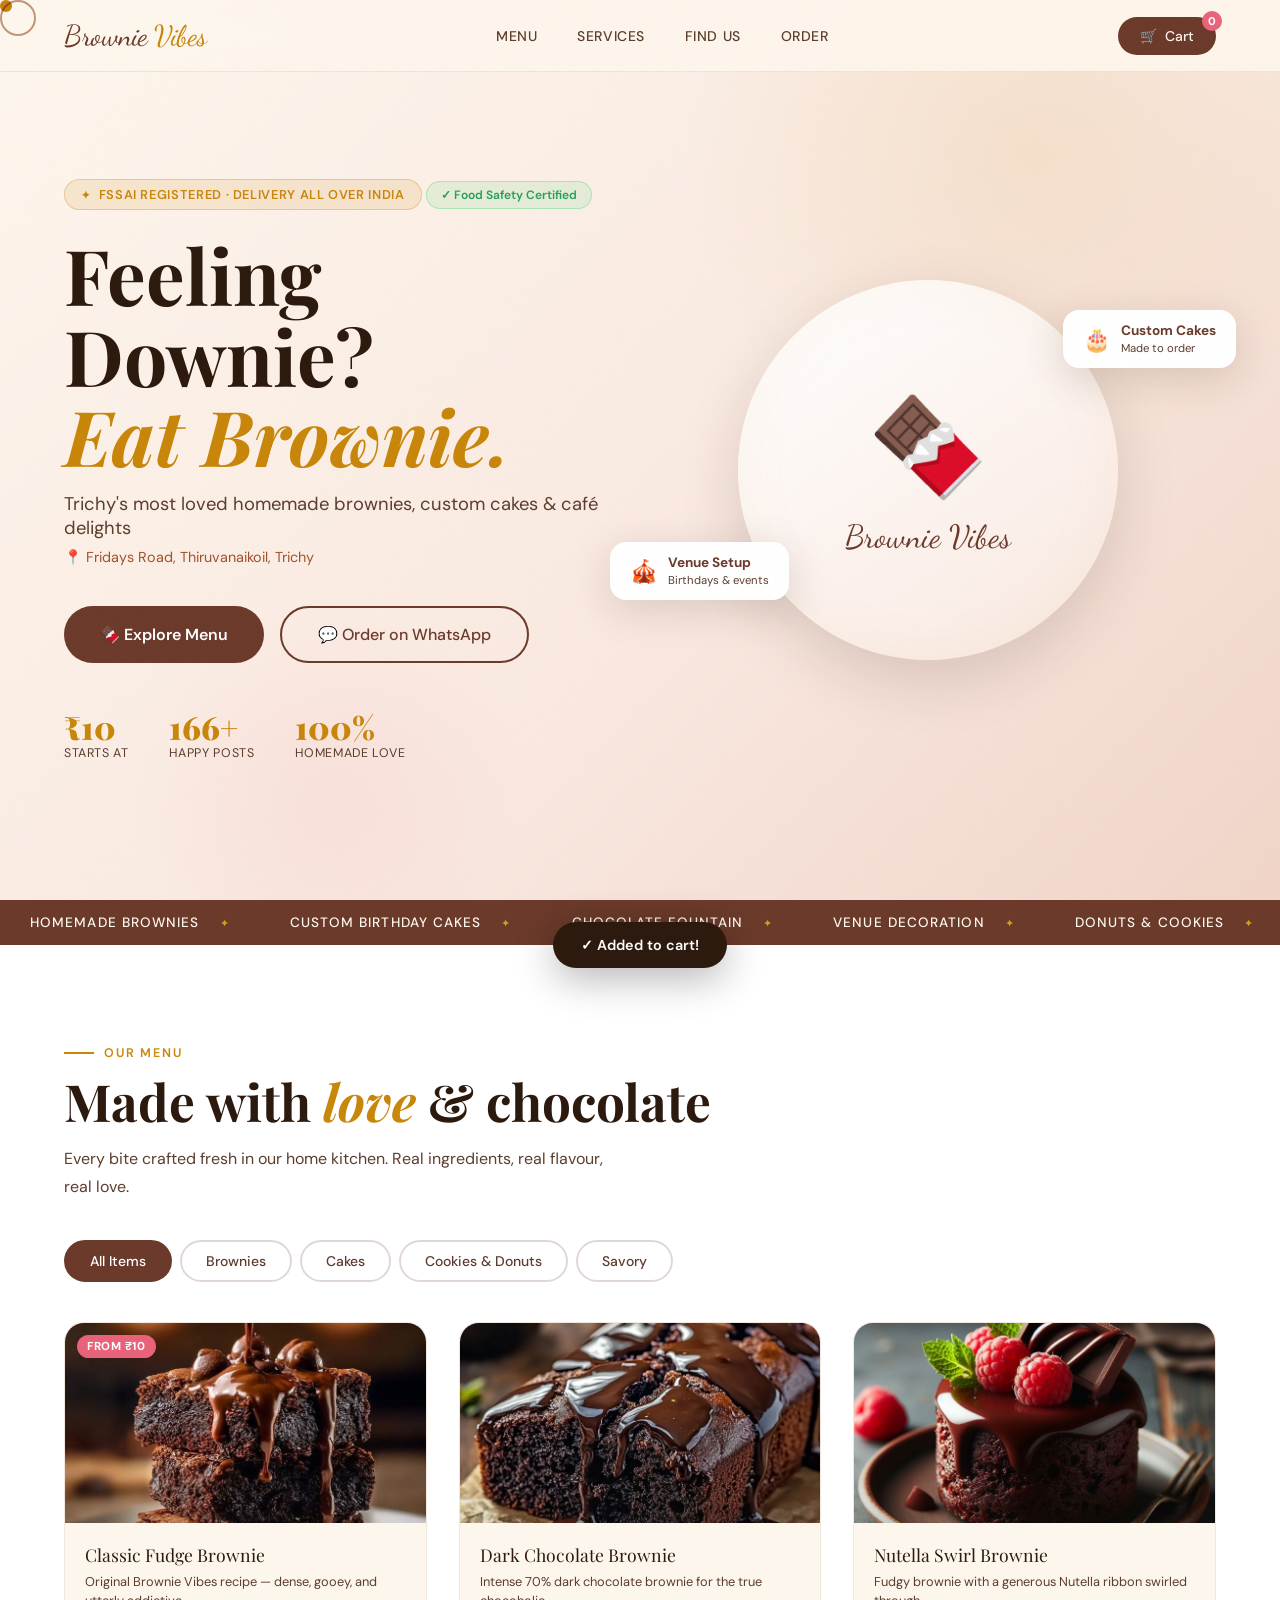
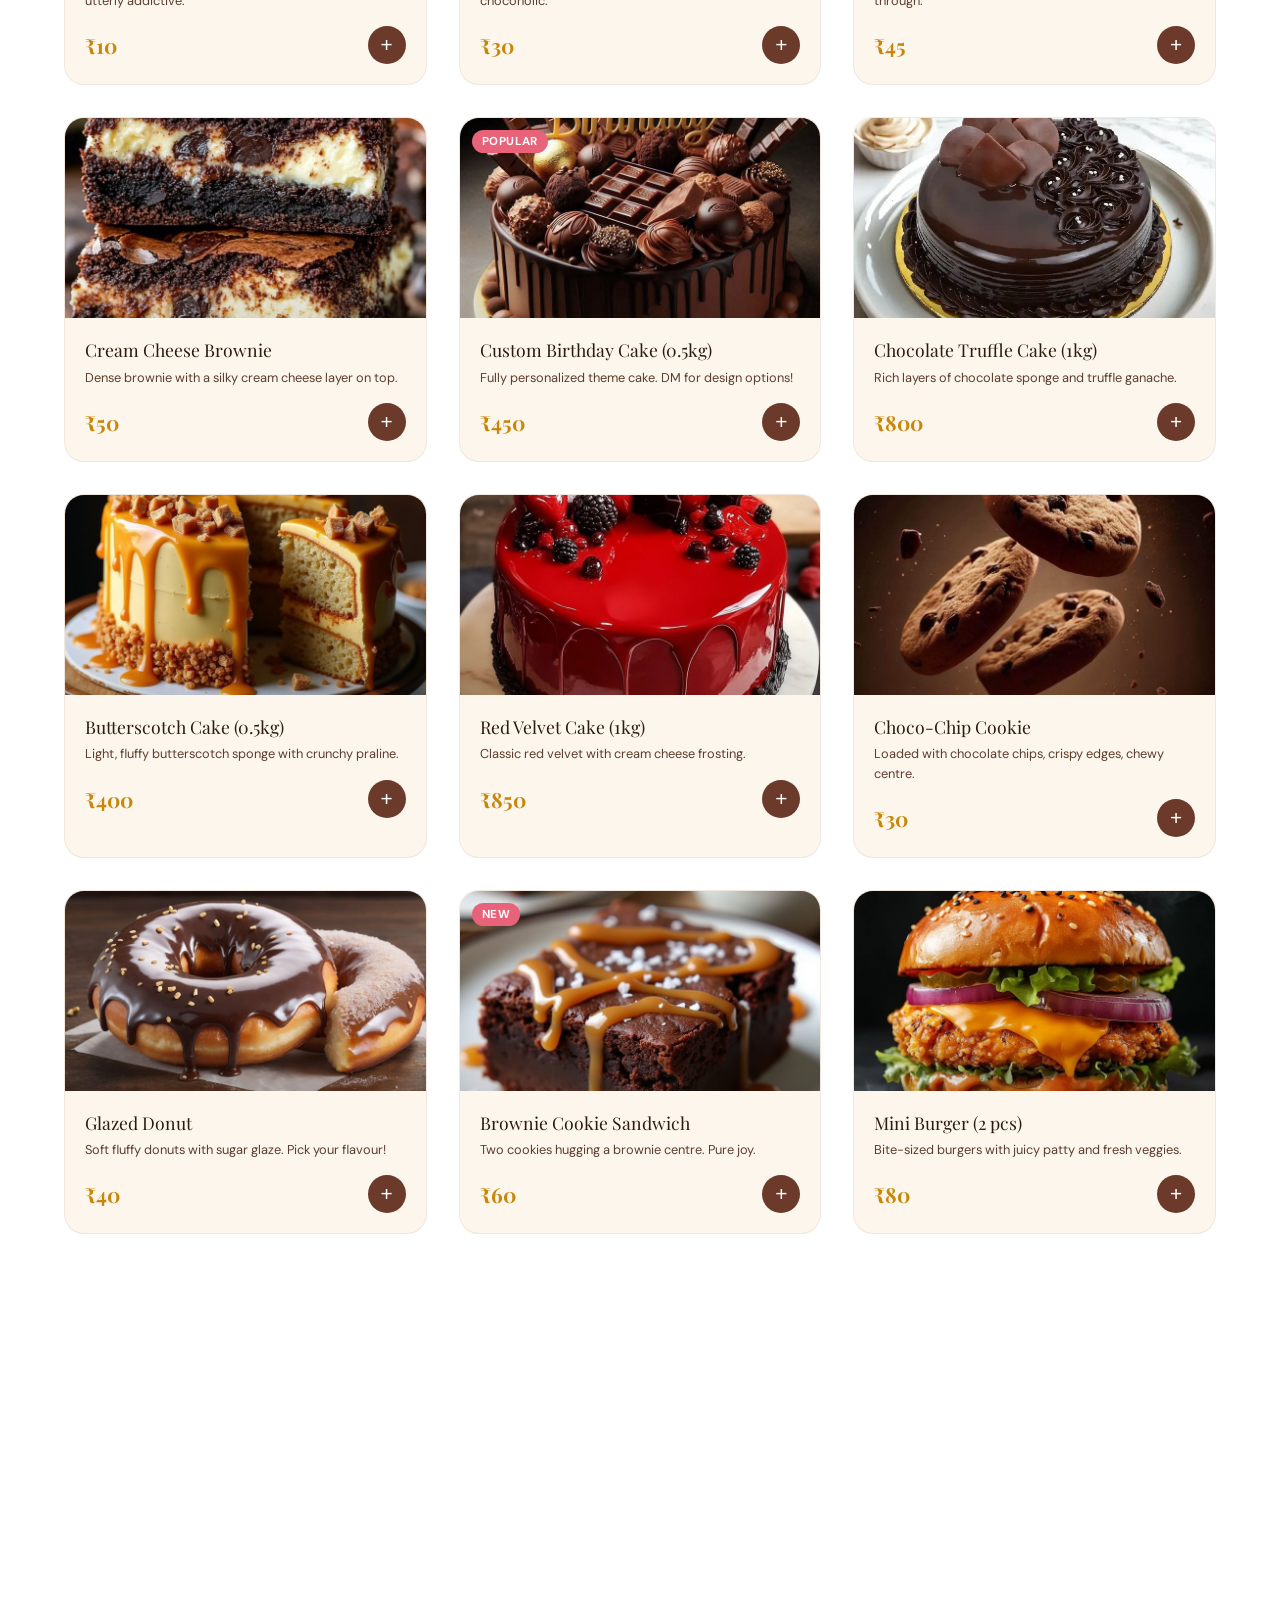
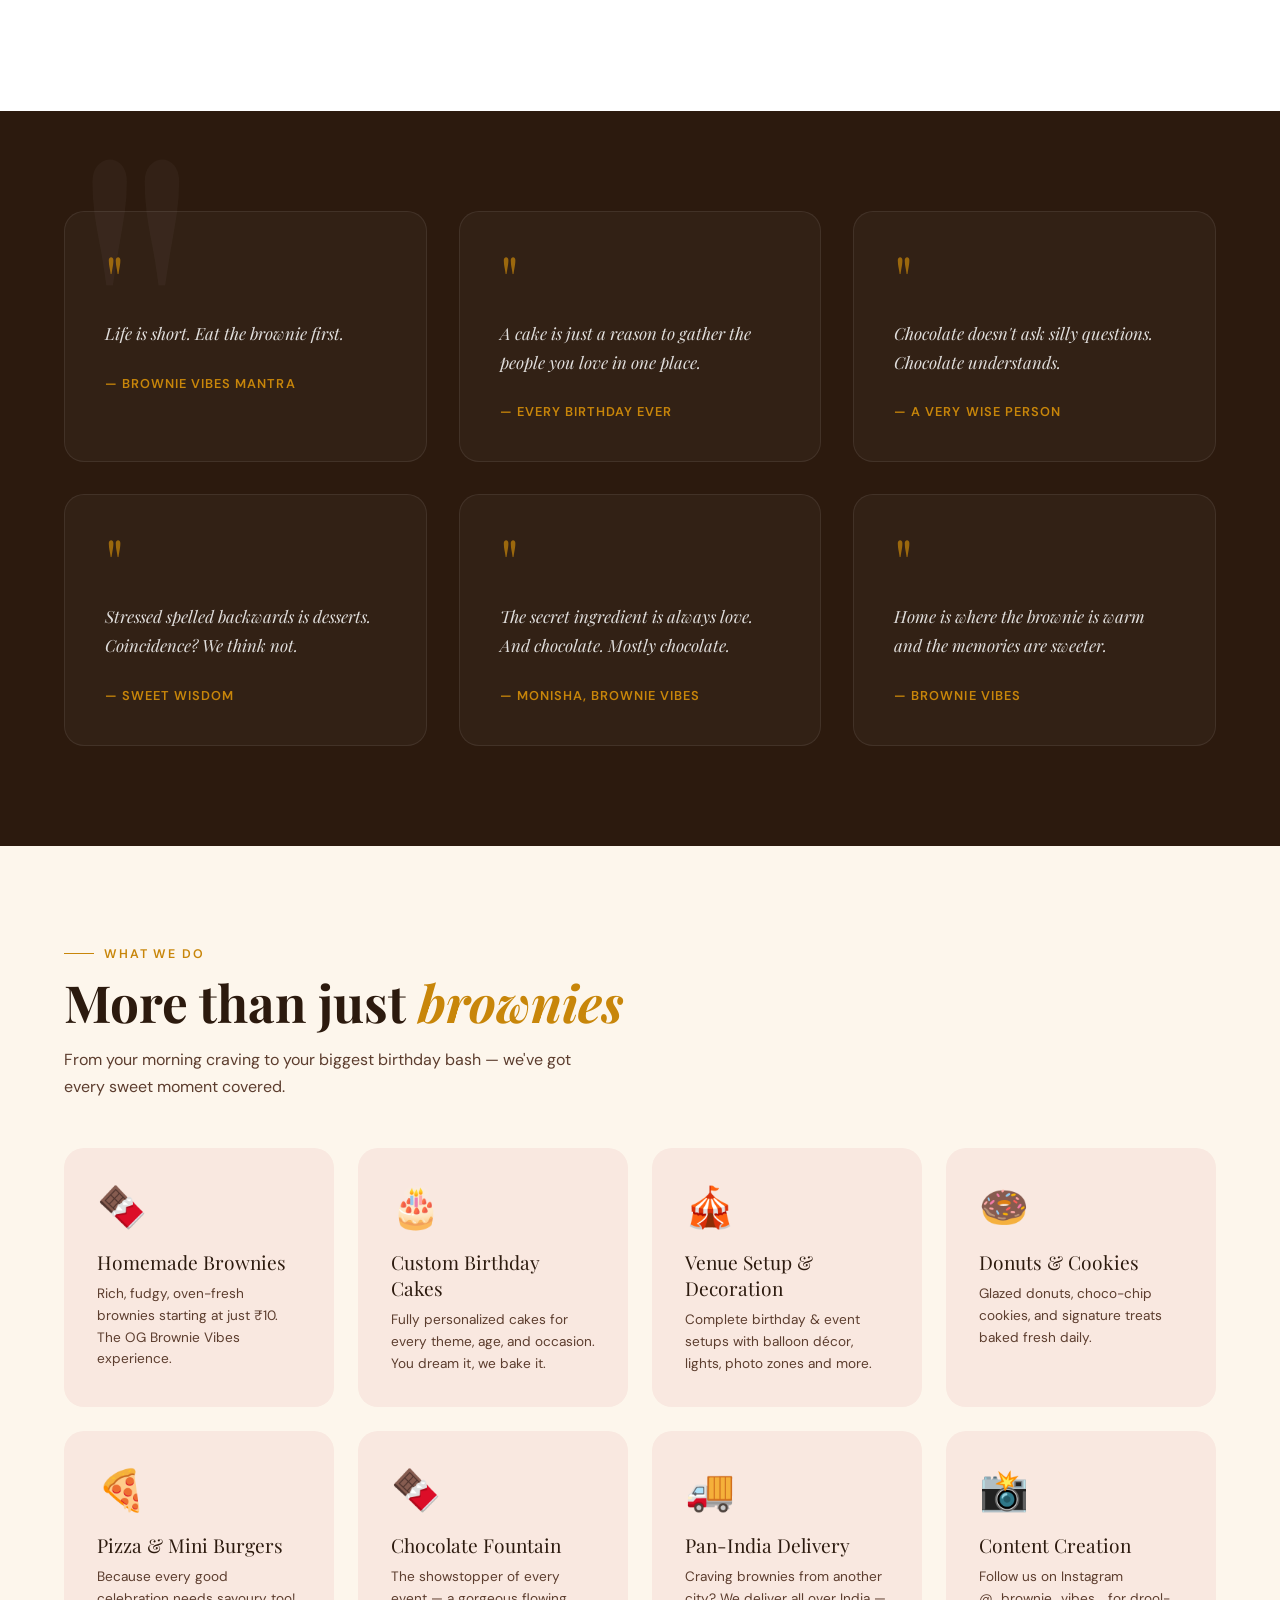
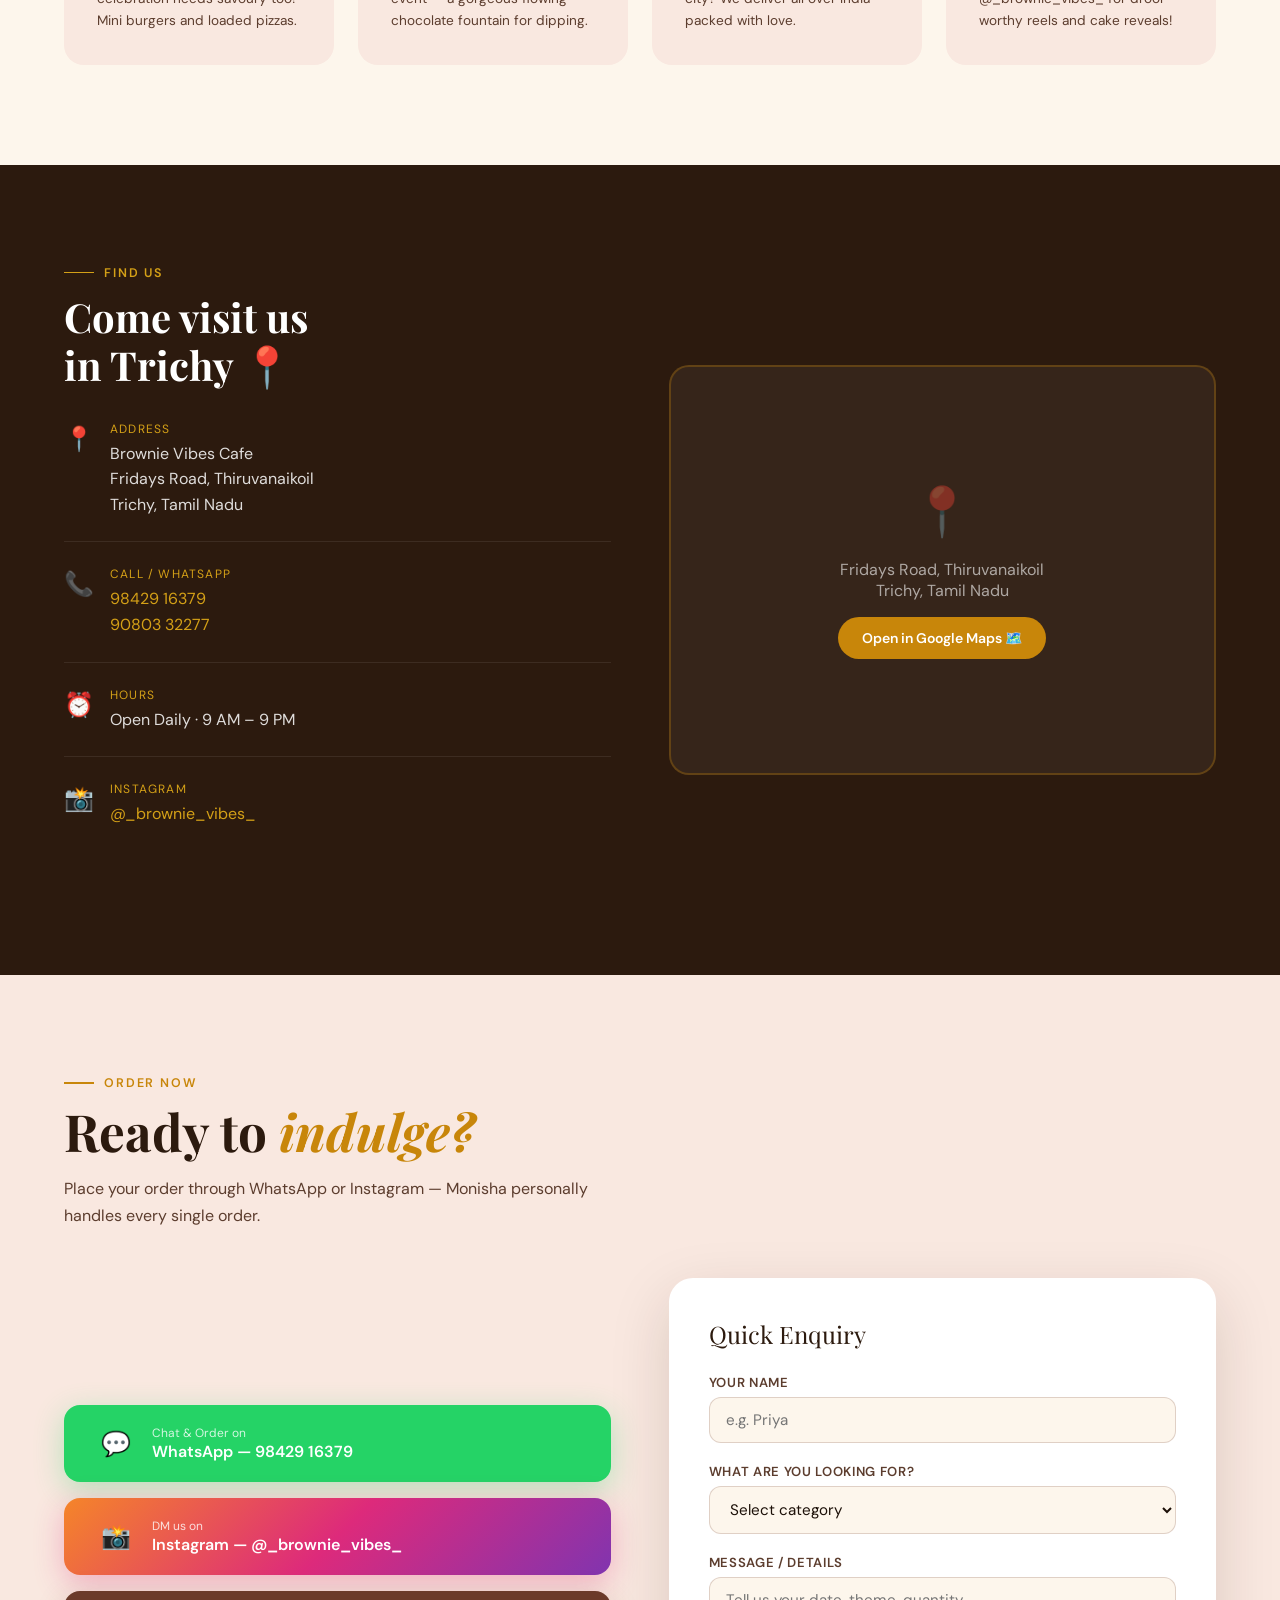
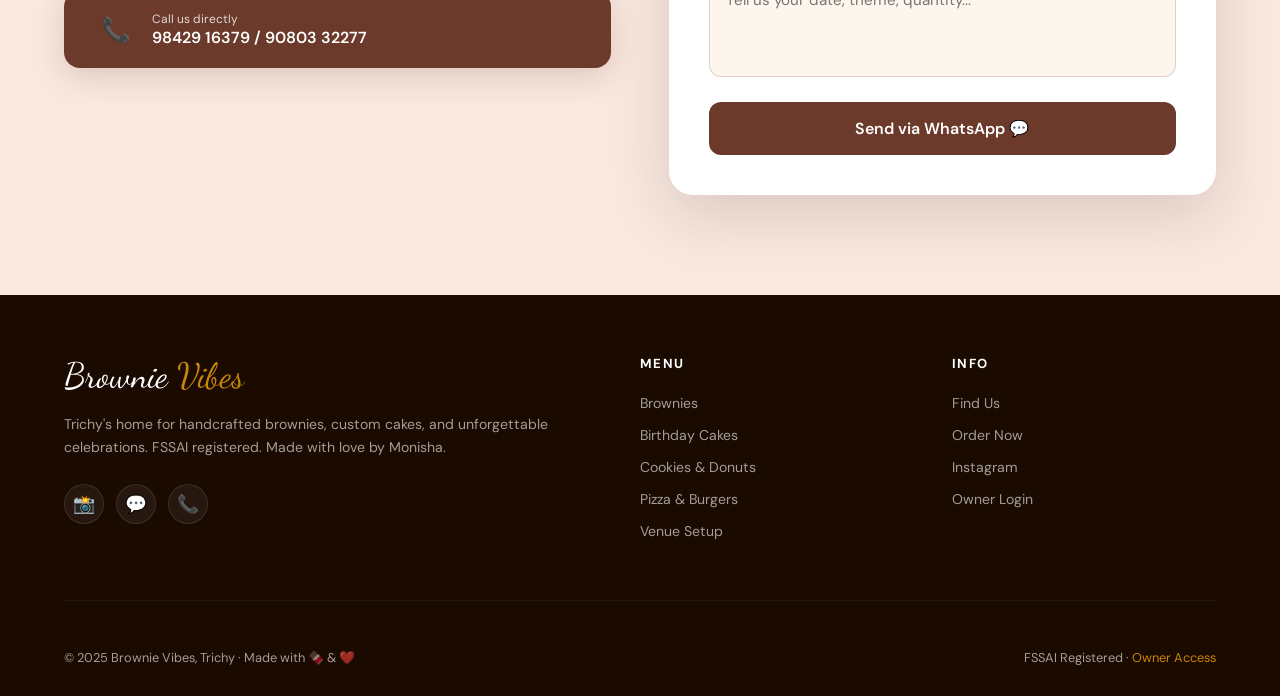
==== index.html @ 96c66afb "Initial commit - Brownie Vibes website" ====
<!DOCTYPE html>
<html lang="en">
<head>
<meta charset="UTF-8">
<meta name="viewport" content="width=device-width, initial-scale=1.0">
<title>Brownie Vibes – Homemade Brownies, Cakes & Café | Trichy</title>
<meta name="description" content="Brownie Vibes – Trichy's most loved homemade brownies, customized birthday cakes, donuts, pizza & venue setups. FSSAI registered. Order on WhatsApp. Fridays Road, Thiruvanaikoil, Trichy.">
<meta name="keywords" content="brownie vibes trichy, homemade brownies trichy, birthday cakes trichy, customized cakes thiruvanaikoil, brownie cafe trichy, venue setup trichy, chocolate cake trichy">
<meta property="og:title" content="Brownie Vibes – Homemade Brownies & Cakes | Trichy">
<meta property="og:description" content="Feeling Downie? Eat Brownie! Homemade brownies from ₹10. Custom cakes, venue setups, donuts & more. Trichy's sweetest spot.">
<meta property="og:type" content="website">
<meta name="geo.region" content="IN-TN">
<meta name="geo.placename" content="Trichy">

<!-- Schema Markup for SEO -->
<script type="application/ld+json">
{
  "@context": "https://schema.org",
  "@type": "FoodEstablishment",
  "name": "Brownie Vibes Cafe",
  "description": "Homemade brownies, customized cakes, donuts, pizza and venue setups in Trichy",
  "address": {
    "@type": "PostalAddress",
    "streetAddress": "Fridays Road, Thiruvanaikoil",
    "addressLocality": "Trichy",
    "addressRegion": "Tamil Nadu",
    "addressCountry": "IN"
  },
  "telephone": "+919842916379",
  "servesCuisine": ["Desserts", "Bakery", "Cafe"],
  "priceRange": "₹10 - ₹2000",
  "openingHours": "Mo-Su 09:00-21:00",
  "sameAs": ["https://www.instagram.com/_brownie_vibes_"]
}
</script>

<link rel="stylesheet" href="style.css">
</head>
<body>

<div class="cursor" id="cursor"></div>
<div class="cursor-ring" id="cursorRing"></div>

<!-- TOAST -->
<div class="toast" id="toast">✓ Added to cart!</div>

<!-- NAV -->
<nav id="mainNav">
  <a href="#" class="nav-logo">Brownie <span>Vibes</span></a>
  <ul class="nav-links">
    <li><a href="#menu">Menu</a></li>
    <li><a href="#services">Services</a></li>
    <li><a href="#location">Find Us</a></li>
    <li><a href="#contact">Order</a></li>
  </ul>
  <button class="nav-cart" onclick="toggleCart()">
    🛒 <span>Cart</span>
    <span class="cart-count" id="cartCount">0</span>
  </button>
  <button class="hamburger" onclick="toggleMobileMenu()">
    <span></span><span></span><span></span>
  </button>
</nav>

<!-- HERO -->
<section class="hero">
  <div class="hero-bg-circle"></div>
  <div class="hero-bg-circle"></div>

  <div class="hero-content">
    <div class="hero-badge">FSSAI Registered · Delivery All Over India</div>
    <div class="fssai-badge">✓ Food Safety Certified</div>
    <h1>
      Feeling Downie?
      <em>Eat Brownie.</em>
    </h1>
    <p class="hero-tagline">Trichy's most loved homemade brownies, custom cakes & café delights</p>
    <p class="hero-sub">📍 Fridays Road, Thiruvanaikoil, Trichy</p>
    <div class="hero-actions">
      <a href="#menu" class="btn-primary"><span>🍫 Explore Menu</span></a>
      <a href="https://wa.me/919842916379" target="_blank" class="btn-outline">💬 Order on WhatsApp</a>
    </div>
    <div class="hero-stats">
      <div class="stat">
        <div class="stat-num">₹10</div>
        <div class="stat-label">Starts At</div>
      </div>
      <div class="stat">
        <div class="stat-num">166+</div>
        <div class="stat-label">Happy Posts</div>
      </div>
      <div class="stat">
        <div class="stat-num">100%</div>
        <div class="stat-label">Homemade Love</div>
      </div>
    </div>
  </div>

  <div class="hero-visual">
    <div class="hero-logo-big">
      <!--
        ADD YOUR LOGO HERE:
        Replace the placeholder below with your logo image.
        Place your logo file in the images/ folder.
        Example: <img src="images/logo.png" alt="Brownie Vibes Logo">
      -->
      <div style="text-align:center;">
        <div style="font-size:6rem;">🍫</div>
        <div style="font-family:'Dancing Script',cursive;font-size:2rem;color:var(--brown-mid);margin-top:0.5rem;">Brownie Vibes</div>
      </div>
    </div>
    <div class="hero-float-badge badge-1">
      <span class="badge-icon">🎂</span>
      <div><strong>Custom Cakes</strong><br><small style="color:var(--text-mid);font-weight:400;">Made to order</small></div>
    </div>
    <div class="hero-float-badge badge-2">
      <span class="badge-icon">🎪</span>
      <div><strong>Venue Setup</strong><br><small style="color:var(--text-mid);font-weight:400;">Birthdays & events</small></div>
    </div>
  </div>
</section>

<!-- MARQUEE -->
<div class="marquee-section">
  <div class="marquee-track" id="marqueeTrack">
    <span class="marquee-item">Homemade Brownies</span>
    <span class="marquee-item">Custom Birthday Cakes</span>
    <span class="marquee-item">Chocolate Fountain</span>
    <span class="marquee-item">Venue Decoration</span>
    <span class="marquee-item">Donuts & Cookies</span>
    <span class="marquee-item">Mini Burgers</span>
    <span class="marquee-item">Pizza</span>
    <span class="marquee-item">FSSAI Registered</span>
    <span class="marquee-item">Delivery All Over India</span>
    <span class="marquee-item">Trichy's Sweetest Spot</span>
    <!-- duplicate for infinite scroll -->
    <span class="marquee-item">Homemade Brownies</span>
    <span class="marquee-item">Custom Birthday Cakes</span>
    <span class="marquee-item">Chocolate Fountain</span>
    <span class="marquee-item">Venue Decoration</span>
    <span class="marquee-item">Donuts & Cookies</span>
    <span class="marquee-item">Mini Burgers</span>
    <span class="marquee-item">Pizza</span>
    <span class="marquee-item">FSSAI Registered</span>
    <span class="marquee-item">Delivery All Over India</span>
    <span class="marquee-item">Trichy's Sweetest Spot</span>
  </div>
</div>

<!-- MENU SECTION -->
<section class="menu-section" id="menu">
  <div class="section-label">Our Menu</div>
  <h2 class="section-title">Made with <em>love</em> & chocolate</h2>
  <p class="section-sub">Every bite crafted fresh in our home kitchen. Real ingredients, real flavour, real love.</p>

  <div class="menu-tabs">
    <button class="menu-tab active" onclick="filterMenu('all', this)">All Items</button>
    <button class="menu-tab" onclick="filterMenu('brownies', this)">Brownies</button>
    <button class="menu-tab" onclick="filterMenu('cakes', this)">Cakes</button>
    <button class="menu-tab" onclick="filterMenu('cookies', this)">Cookies & Donuts</button>
    <button class="menu-tab" onclick="filterMenu('savory', this)">Savory</button>
  </div>

  <div class="menu-grid" id="menuGrid"></div>
</section>

<!-- QUOTES SECTION -->
<section class="quotes-section">
  <div class="quotes-grid">
    <div class="quote-card">
      <span class="quote-mark">"</span>
      <p class="quote-text">Life is short. Eat the brownie first.</p>
      <span class="quote-author">— Brownie Vibes Mantra</span>
    </div>
    <div class="quote-card">
      <span class="quote-mark">"</span>
      <p class="quote-text">A cake is just a reason to gather the people you love in one place.</p>
      <span class="quote-author">— Every Birthday Ever</span>
    </div>
    <div class="quote-card">
      <span class="quote-mark">"</span>
      <p class="quote-text">Chocolate doesn't ask silly questions. Chocolate understands.</p>
      <span class="quote-author">— A Very Wise Person</span>
    </div>
    <div class="quote-card">
      <span class="quote-mark">"</span>
      <p class="quote-text">Stressed spelled backwards is desserts. Coincidence? We think not.</p>
      <span class="quote-author">— Sweet Wisdom</span>
    </div>
    <div class="quote-card">
      <span class="quote-mark">"</span>
      <p class="quote-text">The secret ingredient is always love. And chocolate. Mostly chocolate.</p>
      <span class="quote-author">— Monisha, Brownie Vibes</span>
    </div>
    <div class="quote-card">
      <span class="quote-mark">"</span>
      <p class="quote-text">Home is where the brownie is warm and the memories are sweeter.</p>
      <span class="quote-author">— Brownie Vibes</span>
    </div>
  </div>
</section>

<!-- SERVICES SECTION -->
<section id="services">
  <div class="section-label">What We Do</div>
  <h2 class="section-title">More than just <em>brownies</em></h2>
  <p class="section-sub">From your morning craving to your biggest birthday bash — we've got every sweet moment covered.</p>
  <div class="services-grid reveal">
    <div class="service-card">
      <span class="service-icon">🍫</span>
      <div class="service-title">Homemade Brownies</div>
      <div class="service-desc">Rich, fudgy, oven-fresh brownies starting at just ₹10. The OG Brownie Vibes experience.</div>
    </div>
    <div class="service-card">
      <span class="service-icon">🎂</span>
      <div class="service-title">Custom Birthday Cakes</div>
      <div class="service-desc">Fully personalized cakes for every theme, age, and occasion. You dream it, we bake it.</div>
    </div>
    <div class="service-card">
      <span class="service-icon">🎪</span>
      <div class="service-title">Venue Setup & Decoration</div>
      <div class="service-desc">Complete birthday & event setups with balloon décor, lights, photo zones and more.</div>
    </div>
    <div class="service-card">
      <span class="service-icon">🍩</span>
      <div class="service-title">Donuts & Cookies</div>
      <div class="service-desc">Glazed donuts, choco-chip cookies, and signature treats baked fresh daily.</div>
    </div>
    <div class="service-card">
      <span class="service-icon">🍕</span>
      <div class="service-title">Pizza & Mini Burgers</div>
      <div class="service-desc">Because every good celebration needs savoury too! Mini burgers and loaded pizzas.</div>
    </div>
    <div class="service-card">
      <span class="service-icon">🍫</span>
      <div class="service-title">Chocolate Fountain</div>
      <div class="service-desc">The showstopper of every event — a gorgeous flowing chocolate fountain for dipping.</div>
    </div>
    <div class="service-card">
      <span class="service-icon">🚚</span>
      <div class="service-title">Pan-India Delivery</div>
      <div class="service-desc">Craving brownies from another city? We deliver all over India — packed with love.</div>
    </div>
    <div class="service-card">
      <span class="service-icon">📸</span>
      <div class="service-title">Content Creation</div>
      <div class="service-desc">Follow us on Instagram @_brownie_vibes_ for drool-worthy reels and cake reveals!</div>
    </div>
  </div>
</section>

<!-- LOCATION SECTION -->
<section class="location-section" id="location">
  <div class="location-info reveal">
    <div class="section-label">Find Us</div>
    <h2 class="location-title">Come visit us<br>in Trichy 📍</h2>
    <div class="location-detail">
      <span class="location-icon">📍</span>
      <div>
        <div class="location-detail-label">Address</div>
        <div class="location-detail-value">Brownie Vibes Cafe<br>Fridays Road, Thiruvanaikoil<br>Trichy, Tamil Nadu</div>
      </div>
    </div>
    <div class="location-detail">
      <span class="location-icon">📞</span>
      <div>
        <div class="location-detail-label">Call / WhatsApp</div>
        <div class="location-detail-value">
          <a href="tel:+919842916379" style="color:var(--gold);text-decoration:none;">98429 16379</a><br>
          <a href="tel:+919080332277" style="color:var(--gold);text-decoration:none;">90803 32277</a>
        </div>
      </div>
    </div>
    <div class="location-detail">
      <span class="location-icon">⏰</span>
      <div>
        <div class="location-detail-label">Hours</div>
        <div class="location-detail-value">Open Daily · 9 AM – 9 PM</div>
      </div>
    </div>
    <div class="location-detail">
      <span class="location-icon">📸</span>
      <div>
        <div class="location-detail-label">Instagram</div>
        <div class="location-detail-value">
          <a href="https://instagram.com/_brownie_vibes_" target="_blank" style="color:var(--gold);text-decoration:none;">@_brownie_vibes_</a>
        </div>
      </div>
    </div>
  </div>
  <div class="location-map reveal">
    <div class="map-placeholder">
      <span class="map-pin">📍</span>
      <p style="color:rgba(255,255,255,0.6);font-size:1rem;">Fridays Road, Thiruvanaikoil<br>Trichy, Tamil Nadu</p>
      <a href="https://maps.google.com/?q=Brownie+Vibes+Cafe+Thiruvanaikoil+Trichy" target="_blank" class="map-link">Open in Google Maps 🗺️</a>
    </div>
  </div>
</section>

<!-- CONTACT / ORDER SECTION -->
<section class="contact-section" id="contact">
  <div class="section-label">Order Now</div>
  <h2 class="section-title">Ready to <em>indulge?</em></h2>
  <p class="section-sub">Place your order through WhatsApp or Instagram — Monisha personally handles every single order.</p>
  <div class="contact-grid reveal">
    <div class="contact-actions">
      <a href="https://wa.me/919842916379?text=Hi%20Brownie%20Vibes!%20I'd%20like%20to%20place%20an%20order%20%F0%9F%AB%90" target="_blank" class="contact-btn contact-btn-wa">
        <span class="contact-btn-icon">💬</span>
        <div>
          <span class="contact-btn-text-small">Chat & Order on</span>
          WhatsApp — 98429 16379
        </div>
      </a>
      <a href="https://instagram.com/_brownie_vibes_" target="_blank" class="contact-btn contact-btn-ig">
        <span class="contact-btn-icon">📸</span>
        <div>
          <span class="contact-btn-text-small">DM us on</span>
          Instagram — @_brownie_vibes_
        </div>
      </a>
      <a href="tel:+919842916379" class="contact-btn contact-btn-ph">
        <span class="contact-btn-icon">📞</span>
        <div>
          <span class="contact-btn-text-small">Call us directly</span>
          98429 16379 / 90803 32277
        </div>
      </a>
    </div>

    <div class="order-form-card">
      <div class="order-form-title">Quick Enquiry</div>
      <div class="form-group">
        <label>Your Name</label>
        <input type="text" id="enquiryName" placeholder="e.g. Priya">
      </div>
      <div class="form-group">
        <label>What are you looking for?</label>
        <select id="enquiryType">
          <option value="">Select category</option>
          <option>Brownies</option>
          <option>Birthday Cake</option>
          <option>Venue Setup</option>
          <option>Donuts & Cookies</option>
          <option>Pizza / Mini Burgers</option>
          <option>Chocolate Fountain</option>
          <option>Custom Order</option>
        </select>
      </div>
      <div class="form-group">
        <label>Message / Details</label>
        <textarea id="enquiryMsg" placeholder="Tell us your date, theme, quantity..."></textarea>
      </div>
      <button class="btn-primary" onclick="sendWhatsAppEnquiry()" style="width:100%;justify-content:center;border-radius:12px;">
        <span>Send via WhatsApp 💬</span>
      </button>
    </div>
  </div>
</section>

<!-- FOOTER -->
<footer>
  <div class="footer-top">
    <div class="footer-brand">
      <span class="brand-name">Brownie <span>Vibes</span></span>
      <p class="footer-desc">Trichy's home for handcrafted brownies, custom cakes, and unforgettable celebrations. FSSAI registered. Made with love by Monisha.</p>
      <div class="footer-social">
        <a href="https://instagram.com/_brownie_vibes_" target="_blank" class="social-btn">📸</a>
        <a href="https://wa.me/919842916379" target="_blank" class="social-btn">💬</a>
        <a href="tel:+919842916379" class="social-btn">📞</a>
      </div>
    </div>
    <div class="footer-col">
      <h4>Menu</h4>
      <ul>
        <li><a href="#menu">Brownies</a></li>
        <li><a href="#menu">Birthday Cakes</a></li>
        <li><a href="#menu">Cookies & Donuts</a></li>
        <li><a href="#menu">Pizza & Burgers</a></li>
        <li><a href="#services">Venue Setup</a></li>
      </ul>
    </div>
    <div class="footer-col">
      <h4>Info</h4>
      <ul>
        <li><a href="#location">Find Us</a></li>
        <li><a href="#contact">Order Now</a></li>
        <li><a href="https://instagram.com/_brownie_vibes_" target="_blank">Instagram</a></li>
        <li><a href="javascript:void(0)" onclick="openOwnerLogin()">Owner Login</a></li>
      </ul>
    </div>
  </div>
  <div class="footer-bottom">
    <span>© 2025 Brownie Vibes, Trichy · Made with 🍫 &amp; ❤️</span>
    <span>FSSAI Registered · <a href="javascript:void(0)" onclick="openOwnerLogin()">Owner Access</a></span>
  </div>
</footer>

<!-- CART SIDEBAR -->
<div class="cart-overlay" id="cartOverlay" onclick="toggleCart()"></div>
<div class="cart-sidebar" id="cartSidebar">
  <div class="cart-header">
    <h2>Your Cart 🛒</h2>
    <button class="cart-close" onclick="toggleCart()">✕</button>
  </div>
  <div class="cart-items" id="cartItems">
    <div class="cart-empty">
      <span>🍫</span>
      <p>Your cart is empty.<br>Add something delicious!</p>
    </div>
  </div>
  <div class="cart-footer">
    <div class="cart-total">
      <span class="cart-total-label">Total</span>
      <span class="cart-total-price" id="cartTotal">₹0</span>
    </div>
    <button class="whatsapp-order-btn" onclick="orderViaWhatsApp()">
      💬 Order via WhatsApp
    </button>
  </div>
</div>

<!-- OWNER LOGIN MODAL -->
<div class="modal-overlay" id="ownerLoginModal">
  <div class="modal-box">
    <button class="modal-close-btn" onclick="closeOwnerLogin()">✕</button>
    <div class="modal-title">Owner Login</div>
    <p class="modal-sub">Access the dashboard to manage your menu & prices.</p>
    <div class="form-group">
      <label>Username</label>
      <input type="text" id="ownerUser" placeholder="Enter username" autocomplete="off">
    </div>
    <div class="form-group">
      <label>Password</label>
      <input type="password" id="ownerPass" placeholder="Enter password" onkeydown="if(event.key==='Enter')ownerLogin()">
    </div>
    <div class="login-error" id="loginError">❌ Incorrect credentials. Try again.</div>
    <button class="btn-primary" onclick="ownerLogin()" style="width:100%;justify-content:center;border-radius:12px;margin-top:0.5rem;">
      <span>Login to Dashboard</span>
    </button>
    <p style="font-size:0.78rem;color:var(--text-mid);margin-top:1.5rem;text-align:center;">Default: admin / brownievibes2025</p>
  </div>
</div>

<!-- OWNER DASHBOARD -->
<div class="owner-dashboard" id="ownerDashboard">
  <nav class="owner-nav">
    <div class="owner-nav-title">Brownie <span>Vibes</span> · Owner Dashboard</div>
    <div class="owner-nav-right">
      <span style="color:rgba(255,255,255,0.5);font-size:0.85rem;">Welcome, Monisha 👋</span>
      <button class="owner-logout-btn" onclick="ownerLogout()">Logout</button>
    </div>
  </nav>
  <div class="owner-content">

    <!-- ADD NEW ITEM -->
    <div class="add-item-card">
      <div class="add-item-title">➕ Add New Menu Item</div>
      <div class="add-item-grid">
        <input class="owner-input" id="newItemName" placeholder="Item name (e.g. Red Velvet Brownie)">
        <input class="owner-input" id="newItemPrice" placeholder="Price in ₹ (e.g. 80)" type="number">
        <input class="owner-input owner-input-full" id="newItemDesc" placeholder="Short description (e.g. Rich red velvet with cream cheese frosting)">
        <select class="owner-input" id="newItemCategory">
          <option value="brownies">Brownies</option>
          <option value="cakes">Cakes</option>
          <option value="cookies">Cookies & Donuts</option>
          <option value="savory">Savory</option>
        </select>
        <input class="owner-input" id="newItemEmoji" placeholder="Emoji icon (e.g. 🍫)">
      </div>
      <button class="owner-add-btn" onclick="addNewItem()">➕ Add to Menu</button>
    </div>

    <!-- EXISTING ITEMS -->
    <div class="owner-section-title">📋 Manage Menu Items</div>
    <div class="owner-grid" id="ownerMenuGrid"></div>

  </div>
</div>

<script src="script.js"></script>
</body>
</html>
---- style.css ----
@import url('https://fonts.googleapis.com/css2?family=Playfair+Display:ital,wght@0,400;0,700;0,900;1,400&family=DM+Sans:wght@300;400;500;600&family=Dancing+Script:wght@700&display=swap');

:root {
  --brown-deep: #2C1A0E;
  --brown-mid: #6B3A2A;
  --brown-warm: #A0522D;
  --caramel: #C8860A;
  --gold: #D4A017;
  --cream: #FDF6EC;
  --pink-soft: #F9E8E0;
  --pink-bright: #E8637A;
  --choc-dark: #1A0A00;
  --white: #FFFFFF;
  --text-dark: #1C1008;
  --text-mid: #5C3D2E;
  --shadow-warm: 0 20px 60px rgba(44,26,14,0.15);
  --shadow-hover: 0 30px 80px rgba(44,26,14,0.25);
}

* { margin: 0; padding: 0; box-sizing: border-box; }

html { scroll-behavior: smooth; }

body {
  font-family: 'DM Sans', sans-serif;
  background: var(--cream);
  color: var(--text-dark);
  overflow-x: hidden;
  cursor: none;
}

/* CUSTOM CURSOR */
.cursor {
  width: 12px; height: 12px;
  background: var(--caramel);
  border-radius: 50%;
  position: fixed;
  top: 0; left: 0;
  pointer-events: none;
  z-index: 99999;
  transition: transform 0.15s ease;
  mix-blend-mode: multiply;
}
.cursor-ring {
  width: 36px; height: 36px;
  border: 2px solid var(--brown-warm);
  border-radius: 50%;
  position: fixed;
  top: 0; left: 0;
  pointer-events: none;
  z-index: 99998;
  transition: all 0.25s ease;
  opacity: 0.6;
}
body:hover .cursor { transform: scale(1); }
a:hover ~ .cursor, button:hover ~ .cursor { transform: scale(2.5); }

/* NOISE TEXTURE OVERLAY */
body::before {
  content: '';
  position: fixed;
  inset: 0;
  background-image: url("data:image/svg+xml,%3Csvg viewBox='0 0 256 256' xmlns='http://www.w3.org/2000/svg'%3E%3Cfilter id='noise'%3E%3CfeTurbulence type='fractalNoise' baseFrequency='0.9' numOctaves='4' stitchTiles='stitch'/%3E%3C/filter%3E%3Crect width='100%25' height='100%25' filter='url(%23noise)' opacity='0.03'/%3E%3C/svg%3E");
  pointer-events: none;
  z-index: 9999;
  opacity: 0.4;
}

/* NAV */
nav {
  position: fixed;
  top: 0; left: 0; right: 0;
  z-index: 1000;
  padding: 0 5%;
  height: 72px;
  display: flex;
  align-items: center;
  justify-content: space-between;
  background: rgba(253,246,236,0.92);
  backdrop-filter: blur(20px);
  border-bottom: 1px solid rgba(168,82,45,0.12);
  transition: all 0.3s ease;
}
nav.scrolled {
  height: 60px;
  background: rgba(253,246,236,0.98);
  box-shadow: 0 4px 30px rgba(44,26,14,0.08);
}
.nav-logo {
  font-family: 'Dancing Script', cursive;
  font-size: 1.8rem;
  color: var(--brown-mid);
  text-decoration: none;
  letter-spacing: -0.5px;
}
.nav-logo span { color: var(--caramel); }
.nav-links { display: flex; gap: 2.5rem; list-style: none; align-items: center; }
.nav-links a {
  font-size: 0.875rem;
  font-weight: 500;
  color: var(--text-mid);
  text-decoration: none;
  letter-spacing: 0.04em;
  text-transform: uppercase;
  position: relative;
  transition: color 0.3s;
}
.nav-links a::after {
  content: '';
  position: absolute;
  bottom: -4px; left: 0;
  width: 0; height: 1.5px;
  background: var(--caramel);
  transition: width 0.3s ease;
}
.nav-links a:hover { color: var(--caramel); }
.nav-links a:hover::after { width: 100%; }
.nav-cart {
  background: var(--brown-mid);
  color: var(--cream);
  border: none;
  padding: 10px 22px;
  border-radius: 50px;
  font-family: 'DM Sans', sans-serif;
  font-size: 0.875rem;
  font-weight: 500;
  cursor: pointer;
  display: flex;
  align-items: center;
  gap: 8px;
  transition: all 0.3s ease;
  position: relative;
}
.nav-cart:hover {
  background: var(--caramel);
  transform: translateY(-2px);
  box-shadow: 0 8px 25px rgba(200,134,10,0.35);
}
.cart-count {
  background: var(--pink-bright);
  color: white;
  width: 20px; height: 20px;
  border-radius: 50%;
  font-size: 0.7rem;
  font-weight: 700;
  display: flex;
  align-items: center;
  justify-content: center;
  position: absolute;
  top: -6px; right: -6px;
  transition: transform 0.3s cubic-bezier(0.68,-0.55,0.27,1.55);
}
.cart-count.bump { animation: cartBump 0.4s cubic-bezier(0.68,-0.55,0.27,1.55); }
@keyframes cartBump {
  0%,100% { transform: scale(1); }
  50% { transform: scale(1.6); }
}

/* HERO */
.hero {
  min-height: 100vh;
  display: grid;
  grid-template-columns: 1fr 1fr;
  align-items: center;
  padding: 100px 5% 60px;
  position: relative;
  overflow: hidden;
  background: linear-gradient(135deg, var(--cream) 0%, var(--pink-soft) 60%, #f0d4c8 100%);
}
.hero-bg-circle {
  position: absolute;
  border-radius: 50%;
  background: radial-gradient(circle, rgba(200,134,10,0.1) 0%, transparent 70%);
  pointer-events: none;
}
.hero-bg-circle:nth-child(1) { width: 700px; height: 700px; top: -200px; right: -100px; }
.hero-bg-circle:nth-child(2) { width: 400px; height: 400px; bottom: -100px; left: 10%; background: radial-gradient(circle, rgba(232,99,122,0.08) 0%, transparent 70%); }

.hero-content { position: relative; z-index: 2; }
.hero-badge {
  display: inline-flex;
  align-items: center;
  gap: 8px;
  background: rgba(200,134,10,0.12);
  border: 1px solid rgba(200,134,10,0.3);
  padding: 6px 16px;
  border-radius: 50px;
  font-size: 0.8rem;
  font-weight: 600;
  color: var(--caramel);
  letter-spacing: 0.05em;
  text-transform: uppercase;
  margin-bottom: 1.5rem;
  animation: fadeSlideUp 0.8s ease both;
}
.hero-badge::before { content: '✦'; font-size: 0.7rem; }

.hero h1 {
  font-family: 'Playfair Display', serif;
  font-size: clamp(3rem, 6vw, 5.5rem);
  line-height: 1.05;
  color: var(--brown-deep);
  margin-bottom: 1rem;
  animation: fadeSlideUp 0.8s ease 0.1s both;
}
.hero h1 em {
  font-style: italic;
  color: var(--caramel);
  display: block;
}
.hero-tagline {
  font-size: 1.15rem;
  color: var(--text-mid);
  margin-bottom: 0.5rem;
  font-weight: 400;
  animation: fadeSlideUp 0.8s ease 0.2s both;
}
.hero-sub {
  font-size: 0.9rem;
  color: var(--brown-warm);
  margin-bottom: 2.5rem;
  display: flex;
  align-items: center;
  gap: 8px;
  animation: fadeSlideUp 0.8s ease 0.25s both;
}
.hero-actions {
  display: flex;
  gap: 1rem;
  flex-wrap: wrap;
  animation: fadeSlideUp 0.8s ease 0.3s both;
}

.btn-primary {
  background: var(--brown-mid);
  color: white;
  padding: 16px 36px;
  border: none;
  border-radius: 50px;
  font-family: 'DM Sans', sans-serif;
  font-size: 1rem;
  font-weight: 600;
  cursor: pointer;
  text-decoration: none;
  display: inline-flex;
  align-items: center;
  gap: 10px;
  transition: all 0.35s cubic-bezier(0.34,1.56,0.64,1);
  position: relative;
  overflow: hidden;
}
.btn-primary::before {
  content: '';
  position: absolute;
  inset: 0;
  background: var(--caramel);
  transform: translateX(-100%);
  transition: transform 0.4s ease;
  z-index: 0;
}
.btn-primary:hover::before { transform: translateX(0); }
.btn-primary span { position: relative; z-index: 1; }
.btn-primary:hover { transform: translateY(-3px); box-shadow: 0 15px 40px rgba(107,58,42,0.3); }

.btn-outline {
  background: transparent;
  color: var(--brown-mid);
  padding: 16px 36px;
  border: 2px solid var(--brown-mid);
  border-radius: 50px;
  font-family: 'DM Sans', sans-serif;
  font-size: 1rem;
  font-weight: 500;
  cursor: pointer;
  text-decoration: none;
  display: inline-flex;
  align-items: center;
  gap: 10px;
  transition: all 0.3s ease;
}
.btn-outline:hover {
  background: var(--pink-soft);
  border-color: var(--caramel);
  color: var(--caramel);
  transform: translateY(-3px);
}

.hero-stats {
  display: flex;
  gap: 2.5rem;
  margin-top: 3rem;
  animation: fadeSlideUp 0.8s ease 0.4s both;
}
.stat { text-align: left; }
.stat-num {
  font-family: 'Playfair Display', serif;
  font-size: 2rem;
  font-weight: 900;
  color: var(--caramel);
  line-height: 1;
}
.stat-label { font-size: 0.78rem; color: var(--text-mid); margin-top: 2px; text-transform: uppercase; letter-spacing: 0.05em; }

.hero-visual {
  display: flex;
  justify-content: center;
  align-items: center;
  position: relative;
  animation: fadeSlideUp 0.8s ease 0.2s both;
}
.hero-logo-big {
  width: 380px;
  height: 380px;
  background: linear-gradient(145deg, #fff 0%, var(--pink-soft) 100%);
  border-radius: 50%;
  display: flex;
  align-items: center;
  justify-content: center;
  box-shadow: var(--shadow-warm), inset 0 0 60px rgba(200,134,10,0.05);
  position: relative;
  animation: floatAnim 4s ease-in-out infinite;
}
@keyframes floatAnim {
  0%,100% { transform: translateY(0) rotate(-1deg); }
  50% { transform: translateY(-18px) rotate(1deg); }
}
.hero-logo-big img {
  width: 280px;
  height: 280px;
  object-fit: contain;
  border-radius: 50%;
}
.hero-float-badge {
  position: absolute;
  background: white;
  border-radius: 16px;
  padding: 12px 20px;
  box-shadow: 0 10px 40px rgba(44,26,14,0.15);
  display: flex;
  align-items: center;
  gap: 10px;
  font-size: 0.85rem;
  font-weight: 600;
  color: var(--brown-mid);
  animation: floatAnim2 3.5s ease-in-out infinite;
}
@keyframes floatAnim2 {
  0%,100% { transform: translateY(0); }
  50% { transform: translateY(-10px); }
}
.hero-float-badge.badge-1 { top: 30px; right: -20px; }
.hero-float-badge.badge-2 { bottom: 60px; left: -30px; animation-delay: 1.5s; }
.hero-float-badge .badge-icon { font-size: 1.4rem; }

/* MARQUEE */
.marquee-section {
  background: var(--brown-mid);
  padding: 14px 0;
  overflow: hidden;
  position: relative;
}
.marquee-track {
  display: flex;
  gap: 0;
  white-space: nowrap;
  animation: marquee 20s linear infinite;
}
@keyframes marquee {
  0% { transform: translateX(0); }
  100% { transform: translateX(-50%); }
}
.marquee-item {
  color: var(--cream);
  font-size: 0.85rem;
  font-weight: 500;
  letter-spacing: 0.08em;
  text-transform: uppercase;
  padding: 0 30px;
  display: inline-flex;
  align-items: center;
  gap: 20px;
}
.marquee-item::after { content: '✦'; color: var(--gold); font-size: 0.7rem; }

/* SECTION STYLES */
section { padding: 100px 5%; }
.section-label {
  font-size: 0.78rem;
  font-weight: 600;
  letter-spacing: 0.15em;
  text-transform: uppercase;
  color: var(--caramel);
  margin-bottom: 0.75rem;
  display: flex;
  align-items: center;
  gap: 10px;
}
.section-label::before { content: ''; width: 30px; height: 1.5px; background: var(--caramel); }
.section-title {
  font-family: 'Playfair Display', serif;
  font-size: clamp(2rem, 4vw, 3.5rem);
  color: var(--brown-deep);
  line-height: 1.1;
  margin-bottom: 1rem;
}
.section-title em { font-style: italic; color: var(--caramel); }
.section-sub {
  font-size: 1rem;
  color: var(--text-mid);
  max-width: 540px;
  line-height: 1.7;
}

/* MENU SECTION */
.menu-section { background: white; }
.menu-tabs {
  display: flex;
  gap: 0.5rem;
  flex-wrap: wrap;
  margin: 2.5rem 0;
}
.menu-tab {
  padding: 10px 24px;
  border-radius: 50px;
  border: 2px solid rgba(107,58,42,0.2);
  background: transparent;
  color: var(--text-mid);
  font-family: 'DM Sans', sans-serif;
  font-size: 0.875rem;
  font-weight: 500;
  cursor: pointer;
  transition: all 0.3s ease;
}
.menu-tab.active, .menu-tab:hover {
  background: var(--brown-mid);
  border-color: var(--brown-mid);
  color: white;
}

.menu-grid {
  display: grid;
  grid-template-columns: repeat(auto-fill, minmax(280px, 1fr));
  gap: 2rem;
}
.menu-card {
  background: var(--cream);
  border-radius: 20px;
  overflow: hidden;
  transition: all 0.4s cubic-bezier(0.34,1.56,0.64,1);
  border: 1px solid rgba(107,58,42,0.08);
  position: relative;
  cursor: pointer;
}
.menu-card:hover {
  transform: translateY(-12px) rotate(0.5deg);
  box-shadow: var(--shadow-hover);
}

/* MENU CARD IMAGE - replaces emoji placeholder */
.menu-card-img-wrapper {
  width: 100%;
  height: 200px;
  position: relative;
  overflow: hidden;
  background: linear-gradient(135deg, var(--pink-soft) 0%, #e8c9b8 100%);
}
.menu-card-img-wrapper img {
  width: 100%;
  height: 100%;
  object-fit: cover;
  display: block;
}
/* Gradient overlay at bottom of image */
.menu-card-img-wrapper::after {
  content: '';
  position: absolute;
  inset: 0;
  background: linear-gradient(180deg, transparent 60%, rgba(44,26,14,0.15) 100%);
  pointer-events: none;
}

.menu-card-overlay {
  position: absolute;
  inset: 0;
  background: rgba(44,26,14,0.7);
  display: flex;
  align-items: center;
  justify-content: center;
  opacity: 0;
  transition: opacity 0.3s ease;
  backdrop-filter: blur(4px);
  z-index: 2;
}
.menu-card:hover .menu-card-overlay { opacity: 1; }
.menu-card-body { padding: 1.25rem; }
.menu-card-name {
  font-family: 'Playfair Display', serif;
  font-size: 1.1rem;
  color: var(--brown-deep);
  margin-bottom: 0.4rem;
}
.menu-card-desc {
  font-size: 0.8rem;
  color: var(--text-mid);
  line-height: 1.5;
  margin-bottom: 1rem;
}
.menu-card-footer {
  display: flex;
  align-items: center;
  justify-content: space-between;
}
.menu-card-price {
  font-family: 'Playfair Display', serif;
  font-size: 1.3rem;
  font-weight: 700;
  color: var(--caramel);
}
.add-to-cart-btn {
  width: 38px; height: 38px;
  border-radius: 50%;
  background: var(--brown-mid);
  border: none;
  color: white;
  font-size: 1.3rem;
  cursor: pointer;
  display: flex;
  align-items: center;
  justify-content: center;
  transition: all 0.3s cubic-bezier(0.34,1.56,0.64,1);
}
.add-to-cart-btn:hover {
  background: var(--caramel);
  transform: scale(1.2) rotate(90deg);
}
.menu-card-badge {
  position: absolute;
  top: 12px; left: 12px;
  background: var(--pink-bright);
  color: white;
  padding: 4px 10px;
  border-radius: 50px;
  font-size: 0.72rem;
  font-weight: 700;
  letter-spacing: 0.05em;
  text-transform: uppercase;
  z-index: 3;
}

/* QUOTES SECTION */
.quotes-section {
  background: var(--brown-deep);
  padding: 100px 5%;
  position: relative;
  overflow: hidden;
}
.quotes-section::before {
  content: '"';
  position: absolute;
  top: -40px; left: 5%;
  font-family: 'Playfair Display', serif;
  font-size: 30rem;
  color: rgba(255,255,255,0.03);
  line-height: 1;
  pointer-events: none;
}
.quotes-grid { display: grid; grid-template-columns: repeat(3, 1fr); gap: 2rem; }
.quote-card {
  padding: 2.5rem;
  border: 1px solid rgba(255,255,255,0.08);
  border-radius: 20px;
  position: relative;
  transition: all 0.4s ease;
  background: rgba(255,255,255,0.03);
}
.quote-card:hover {
  background: rgba(200,134,10,0.08);
  border-color: rgba(200,134,10,0.3);
  transform: translateY(-6px);
}
.quote-mark {
  font-family: 'Playfair Display', serif;
  font-size: 4rem;
  color: var(--caramel);
  line-height: 0.8;
  margin-bottom: 1rem;
  display: block;
  opacity: 0.7;
}
.quote-text {
  font-family: 'Playfair Display', serif;
  font-size: 1.05rem;
  font-style: italic;
  color: rgba(255,255,255,0.85);
  line-height: 1.7;
  margin-bottom: 1.5rem;
}
.quote-author {
  font-size: 0.8rem;
  color: var(--caramel);
  font-weight: 600;
  letter-spacing: 0.08em;
  text-transform: uppercase;
}

/* SERVICES SECTION */
.services-grid { display: grid; grid-template-columns: repeat(auto-fill, minmax(240px, 1fr)); gap: 1.5rem; margin-top: 3rem; }
.service-card {
  background: var(--pink-soft);
  border-radius: 20px;
  padding: 2rem;
  transition: all 0.4s cubic-bezier(0.34,1.56,0.64,1);
  border: 1px solid transparent;
  cursor: default;
}
.service-card:hover {
  background: white;
  border-color: var(--caramel);
  transform: translateY(-8px);
  box-shadow: var(--shadow-warm);
}
.service-icon { font-size: 2.5rem; margin-bottom: 1rem; display: block; }
.service-title {
  font-family: 'Playfair Display', serif;
  font-size: 1.2rem;
  color: var(--brown-deep);
  margin-bottom: 0.5rem;
}
.service-desc { font-size: 0.85rem; color: var(--text-mid); line-height: 1.6; }

/* LOCATION SECTION */
.location-section {
  background: var(--brown-deep);
  color: white;
  display: grid;
  grid-template-columns: 1fr 1fr;
  gap: 5%;
  align-items: center;
}
.location-info .section-label { color: var(--gold); }
.location-info .section-label::before { background: var(--gold); }
.location-title {
  font-family: 'Playfair Display', serif;
  font-size: 2.5rem;
  line-height: 1.2;
  margin-bottom: 2rem;
  color: white;
}
.location-detail {
  display: flex;
  align-items: flex-start;
  gap: 1rem;
  margin-bottom: 1.5rem;
  padding-bottom: 1.5rem;
  border-bottom: 1px solid rgba(255,255,255,0.08);
}
.location-detail:last-of-type { border-bottom: none; }
.location-icon { font-size: 1.5rem; flex-shrink: 0; margin-top: 2px; }
.location-detail-label { font-size: 0.75rem; text-transform: uppercase; letter-spacing: 0.1em; color: var(--gold); margin-bottom: 4px; }
.location-detail-value { font-size: 1rem; color: rgba(255,255,255,0.85); line-height: 1.6; }
.location-map {
  border-radius: 20px;
  overflow: hidden;
  aspect-ratio: 4/3;
  border: 2px solid rgba(200,134,10,0.3);
  background: rgba(255,255,255,0.05);
  display: flex;
  align-items: center;
  justify-content: center;
}
.map-placeholder {
  text-align: center;
  color: rgba(255,255,255,0.4);
}
.map-placeholder .map-pin { font-size: 3rem; display: block; margin-bottom: 1rem; }
.map-placeholder p { font-size: 0.9rem; }
.map-link {
  display: inline-block;
  margin-top: 1rem;
  background: var(--caramel);
  color: white;
  padding: 12px 24px;
  border-radius: 50px;
  text-decoration: none;
  font-size: 0.875rem;
  font-weight: 600;
  transition: all 0.3s;
}
.map-link:hover { background: var(--gold); transform: scale(1.05); }

/* CONTACT */
.contact-section { background: var(--pink-soft); }
.contact-grid { display: grid; grid-template-columns: 1fr 1fr; gap: 5%; margin-top: 3rem; align-items: center; }
.contact-actions { display: flex; flex-direction: column; gap: 1rem; }
.contact-btn {
  display: flex;
  align-items: center;
  gap: 1rem;
  padding: 1.25rem 2rem;
  border-radius: 16px;
  text-decoration: none;
  font-weight: 600;
  font-size: 1rem;
  transition: all 0.3s ease;
}
.contact-btn-wa {
  background: #25D366;
  color: white;
  box-shadow: 0 8px 30px rgba(37,211,102,0.3);
}
.contact-btn-wa:hover { transform: translateY(-4px); box-shadow: 0 15px 40px rgba(37,211,102,0.4); }
.contact-btn-ig {
  background: linear-gradient(135deg, #F58529, #DD2A7B, #8134AF);
  color: white;
  box-shadow: 0 8px 30px rgba(221,42,123,0.3);
}
.contact-btn-ig:hover { transform: translateY(-4px); box-shadow: 0 15px 40px rgba(221,42,123,0.4); }
.contact-btn-ph {
  background: var(--brown-mid);
  color: white;
  box-shadow: 0 8px 30px rgba(107,58,42,0.2);
}
.contact-btn-ph:hover { transform: translateY(-4px); background: var(--caramel); }
.contact-btn-icon { font-size: 1.5rem; width: 40px; text-align: center; }
.contact-btn-text-small { font-size: 0.75rem; font-weight: 400; opacity: 0.8; display: block; }

.order-form-card {
  background: white;
  border-radius: 24px;
  padding: 2.5rem;
  box-shadow: var(--shadow-warm);
}
.order-form-title {
  font-family: 'Playfair Display', serif;
  font-size: 1.5rem;
  color: var(--brown-deep);
  margin-bottom: 1.5rem;
}
.form-group { margin-bottom: 1.25rem; }
.form-group label { display: block; font-size: 0.82rem; font-weight: 600; color: var(--text-mid); margin-bottom: 6px; text-transform: uppercase; letter-spacing: 0.05em; }
.form-group input, .form-group select, .form-group textarea {
  width: 100%;
  padding: 12px 16px;
  border: 1.5px solid rgba(107,58,42,0.2);
  border-radius: 12px;
  font-family: 'DM Sans', sans-serif;
  font-size: 0.95rem;
  color: var(--text-dark);
  background: var(--cream);
  transition: border-color 0.3s;
  outline: none;
}
.form-group input:focus, .form-group select:focus, .form-group textarea:focus {
  border-color: var(--caramel);
  box-shadow: 0 0 0 3px rgba(200,134,10,0.1);
}
.form-group textarea { height: 100px; resize: none; }

/* CART SIDEBAR */
.cart-overlay {
  position: fixed;
  inset: 0;
  background: rgba(0,0,0,0.5);
  z-index: 2000;
  opacity: 0;
  pointer-events: none;
  transition: opacity 0.3s;
  backdrop-filter: blur(4px);
}
.cart-overlay.open { opacity: 1; pointer-events: all; }
.cart-sidebar {
  position: fixed;
  top: 0; right: 0;
  width: 400px;
  height: 100vh;
  background: white;
  z-index: 2001;
  transform: translateX(100%);
  transition: transform 0.4s cubic-bezier(0.34,1.56,0.64,1);
  display: flex;
  flex-direction: column;
  overflow: hidden;
}
.cart-sidebar.open { transform: translateX(0); }
.cart-header {
  padding: 2rem;
  border-bottom: 1px solid rgba(107,58,42,0.1);
  display: flex;
  justify-content: space-between;
  align-items: center;
}
.cart-header h2 {
  font-family: 'Playfair Display', serif;
  font-size: 1.5rem;
  color: var(--brown-deep);
}
.cart-close {
  width: 40px; height: 40px;
  border-radius: 50%;
  border: 1.5px solid rgba(107,58,42,0.2);
  background: transparent;
  cursor: pointer;
  font-size: 1.2rem;
  display: flex;
  align-items: center;
  justify-content: center;
  transition: all 0.3s;
  color: var(--text-mid);
}
.cart-close:hover { background: var(--pink-soft); }
.cart-items { flex: 1; overflow-y: auto; padding: 1.5rem; }
.cart-item {
  display: flex;
  gap: 1rem;
  align-items: center;
  padding: 1rem 0;
  border-bottom: 1px solid rgba(107,58,42,0.08);
  animation: fadeSlideUp 0.4s ease both;
}
.cart-item-emoji { font-size: 2rem; width: 50px; text-align: center; }
.cart-item-info { flex: 1; }
.cart-item-name { font-weight: 600; font-size: 0.95rem; color: var(--brown-deep); }
.cart-item-price { font-size: 0.85rem; color: var(--caramel); font-weight: 600; }
.cart-item-controls { display: flex; align-items: center; gap: 10px; }
.qty-btn {
  width: 28px; height: 28px;
  border-radius: 50%;
  border: 1.5px solid rgba(107,58,42,0.2);
  background: transparent;
  cursor: pointer;
  font-size: 0.9rem;
  display: flex;
  align-items: center;
  justify-content: center;
  transition: all 0.2s;
  color: var(--brown-mid);
}
.qty-btn:hover { background: var(--brown-mid); color: white; border-color: var(--brown-mid); }
.qty-num { font-weight: 600; font-size: 0.9rem; color: var(--text-dark); min-width: 20px; text-align: center; }
.cart-empty {
  text-align: center;
  padding: 3rem 1rem;
  color: var(--text-mid);
}
.cart-empty span { font-size: 4rem; display: block; margin-bottom: 1rem; }
.cart-footer { padding: 1.5rem; border-top: 1px solid rgba(107,58,42,0.1); }
.cart-total {
  display: flex;
  justify-content: space-between;
  align-items: center;
  margin-bottom: 1.5rem;
}
.cart-total-label { font-size: 1rem; font-weight: 600; color: var(--text-mid); }
.cart-total-price { font-family: 'Playfair Display', serif; font-size: 1.8rem; color: var(--caramel); font-weight: 700; }
.whatsapp-order-btn {
  width: 100%;
  background: #25D366;
  color: white;
  border: none;
  padding: 16px;
  border-radius: 14px;
  font-family: 'DM Sans', sans-serif;
  font-size: 1rem;
  font-weight: 700;
  cursor: pointer;
  display: flex;
  align-items: center;
  justify-content: center;
  gap: 10px;
  transition: all 0.3s;
  letter-spacing: 0.03em;
}
.whatsapp-order-btn:hover {
  transform: translateY(-2px);
  box-shadow: 0 10px 30px rgba(37,211,102,0.4);
  background: #1ebe5d;
}

/* OWNER LOGIN MODAL */
.modal-overlay {
  position: fixed;
  inset: 0;
  background: rgba(0,0,0,0.7);
  z-index: 3000;
  display: none;
  align-items: center;
  justify-content: center;
  backdrop-filter: blur(8px);
}
.modal-overlay.open { display: flex; }
.modal-box {
  background: white;
  border-radius: 24px;
  padding: 3rem;
  width: 420px;
  max-width: 90vw;
  position: relative;
  animation: modalPop 0.4s cubic-bezier(0.34,1.56,0.64,1);
  box-shadow: 0 40px 100px rgba(0,0,0,0.3);
}
@keyframes modalPop {
  0% { transform: scale(0.7) translateY(40px); opacity: 0; }
  100% { transform: scale(1) translateY(0); opacity: 1; }
}
.modal-title {
  font-family: 'Playfair Display', serif;
  font-size: 1.8rem;
  color: var(--brown-deep);
  margin-bottom: 0.5rem;
}
.modal-sub { font-size: 0.9rem; color: var(--text-mid); margin-bottom: 2rem; }
.modal-close-btn {
  position: absolute;
  top: 1.5rem; right: 1.5rem;
  width: 36px; height: 36px;
  border-radius: 50%;
  border: 1.5px solid rgba(107,58,42,0.2);
  background: transparent;
  cursor: pointer;
  font-size: 1rem;
  display: flex;
  align-items: center;
  justify-content: center;
  color: var(--text-mid);
  transition: all 0.2s;
}
.modal-close-btn:hover { background: var(--pink-soft); }
.login-error { color: var(--pink-bright); font-size: 0.85rem; margin-top: -0.5rem; margin-bottom: 1rem; display: none; }

/* OWNER DASHBOARD */
.owner-dashboard {
  display: none;
  position: fixed;
  inset: 0;
  z-index: 4000;
  background: #f8f4ef;
  overflow-y: auto;
}
.owner-dashboard.open { display: block; }
.owner-nav {
  background: var(--brown-deep);
  padding: 0 3%;
  height: 64px;
  display: flex;
  align-items: center;
  justify-content: space-between;
  position: sticky;
  top: 0;
  z-index: 100;
}
.owner-nav-title {
  font-family: 'Dancing Script', cursive;
  font-size: 1.5rem;
  color: var(--cream);
}
.owner-nav-title span { color: var(--caramel); }
.owner-nav-right { display: flex; gap: 1rem; align-items: center; }
.owner-logout-btn {
  background: rgba(255,255,255,0.1);
  color: white;
  border: 1px solid rgba(255,255,255,0.2);
  padding: 8px 20px;
  border-radius: 50px;
  cursor: pointer;
  font-family: 'DM Sans', sans-serif;
  font-size: 0.85rem;
  transition: all 0.3s;
}
.owner-logout-btn:hover { background: rgba(255,255,255,0.2); }
.owner-content { padding: 3rem 3%; }
.owner-section-title {
  font-family: 'Playfair Display', serif;
  font-size: 1.8rem;
  color: var(--brown-deep);
  margin-bottom: 2rem;
  display: flex;
  align-items: center;
  gap: 1rem;
}
.owner-grid { display: grid; grid-template-columns: repeat(auto-fill, minmax(300px, 1fr)); gap: 1.5rem; margin-bottom: 3rem; }
.owner-card {
  background: white;
  border-radius: 20px;
  padding: 1.5rem;
  box-shadow: 0 4px 20px rgba(44,26,14,0.08);
  position: relative;
  border: 1.5px solid transparent;
  transition: border-color 0.3s;
}
.owner-card:hover { border-color: rgba(200,134,10,0.3); }
.owner-card-head {
  display: flex;
  align-items: center;
  gap: 1rem;
  margin-bottom: 1.25rem;
}
.owner-card-emoji { font-size: 2.5rem; }
.owner-card-name {
  font-family: 'Playfair Display', serif;
  font-size: 1.1rem;
  color: var(--brown-deep);
}
.owner-card-category { font-size: 0.78rem; color: var(--text-mid); text-transform: uppercase; letter-spacing: 0.05em; }
.owner-price-input {
  width: 100%;
  padding: 10px 14px;
  border: 1.5px solid rgba(107,58,42,0.2);
  border-radius: 10px;
  font-family: 'DM Sans', sans-serif;
  font-size: 1.1rem;
  font-weight: 600;
  color: var(--caramel);
  background: var(--cream);
  outline: none;
  transition: border-color 0.3s;
  margin-bottom: 0.75rem;
}
.owner-price-input:focus { border-color: var(--caramel); }
.owner-card-actions { display: flex; gap: 0.5rem; }
.owner-save-btn {
  flex: 1;
  background: var(--brown-mid);
  color: white;
  border: none;
  padding: 9px;
  border-radius: 10px;
  cursor: pointer;
  font-family: 'DM Sans', sans-serif;
  font-size: 0.85rem;
  font-weight: 600;
  transition: all 0.3s;
}
.owner-save-btn:hover { background: var(--caramel); }
.owner-delete-btn {
  background: rgba(232,99,122,0.1);
  color: var(--pink-bright);
  border: 1px solid rgba(232,99,122,0.2);
  padding: 9px 14px;
  border-radius: 10px;
  cursor: pointer;
  font-size: 0.9rem;
  transition: all 0.3s;
}
.owner-delete-btn:hover { background: var(--pink-bright); color: white; }

.add-item-card {
  background: white;
  border-radius: 20px;
  padding: 2rem;
  box-shadow: 0 4px 20px rgba(44,26,14,0.08);
  margin-bottom: 3rem;
  border: 2px dashed rgba(200,134,10,0.3);
}
.add-item-title {
  font-family: 'Playfair Display', serif;
  font-size: 1.4rem;
  color: var(--brown-deep);
  margin-bottom: 1.5rem;
}
.add-item-grid { display: grid; grid-template-columns: 1fr 1fr; gap: 1rem; }
.owner-input {
  padding: 12px 16px;
  border: 1.5px solid rgba(107,58,42,0.2);
  border-radius: 12px;
  font-family: 'DM Sans', sans-serif;
  font-size: 0.95rem;
  color: var(--text-dark);
  background: var(--cream);
  outline: none;
  transition: border-color 0.3s;
  width: 100%;
}
.owner-input:focus { border-color: var(--caramel); }
.owner-input-full { grid-column: 1 / -1; }
.owner-add-btn {
  background: var(--caramel);
  color: white;
  border: none;
  padding: 14px 32px;
  border-radius: 50px;
  font-family: 'DM Sans', sans-serif;
  font-size: 1rem;
  font-weight: 700;
  cursor: pointer;
  transition: all 0.3s;
  margin-top: 1rem;
  display: flex;
  align-items: center;
  gap: 8px;
}
.owner-add-btn:hover { background: var(--brown-mid); transform: scale(1.05); }

.toast {
  position: fixed;
  bottom: 2rem;
  left: 50%;
  transform: translateX(-50%) translateY(100px);
  background: var(--brown-deep);
  color: white;
  padding: 14px 28px;
  border-radius: 50px;
  font-size: 0.9rem;
  font-weight: 600;
  z-index: 9000;
  transition: transform 0.4s cubic-bezier(0.34,1.56,0.64,1);
  box-shadow: 0 10px 40px rgba(0,0,0,0.3);
  pointer-events: none;
}
.toast.show { transform: translateX(-50%) translateY(0); }

/* FOOTER */
footer {
  background: var(--choc-dark);
  color: rgba(255,255,255,0.6);
  padding: 60px 5% 30px;
}
.footer-top {
  display: grid;
  grid-template-columns: 2fr 1fr 1fr;
  gap: 3rem;
  margin-bottom: 3rem;
  padding-bottom: 3rem;
  border-bottom: 1px solid rgba(255,255,255,0.06);
}
.footer-brand .brand-name {
  font-family: 'Dancing Script', cursive;
  font-size: 2.2rem;
  color: white;
  display: block;
  margin-bottom: 1rem;
}
.footer-brand .brand-name span { color: var(--caramel); }
.footer-desc { font-size: 0.88rem; line-height: 1.7; margin-bottom: 1.5rem; }
.footer-social { display: flex; gap: 0.75rem; }
.social-btn {
  width: 40px; height: 40px;
  border-radius: 50%;
  background: rgba(255,255,255,0.06);
  border: 1px solid rgba(255,255,255,0.1);
  display: flex;
  align-items: center;
  justify-content: center;
  color: white;
  text-decoration: none;
  font-size: 1.1rem;
  transition: all 0.3s;
}
.social-btn:hover { background: var(--caramel); border-color: var(--caramel); transform: translateY(-3px); }
.footer-col h4 {
  color: white;
  font-size: 0.82rem;
  font-weight: 700;
  letter-spacing: 0.1em;
  text-transform: uppercase;
  margin-bottom: 1.25rem;
}
.footer-col ul { list-style: none; }
.footer-col ul li { margin-bottom: 0.7rem; }
.footer-col ul li a {
  color: rgba(255,255,255,0.6);
  text-decoration: none;
  font-size: 0.88rem;
  transition: color 0.3s;
}
.footer-col ul li a:hover { color: var(--caramel); }
.footer-bottom {
  display: flex;
  justify-content: space-between;
  align-items: center;
  font-size: 0.8rem;
}
.footer-bottom a { color: var(--caramel); text-decoration: none; }

/* SCROLL REVEAL */
.reveal {
  opacity: 0;
  transform: translateY(30px);
  transition: opacity 0.8s ease, transform 0.8s ease;
}
.reveal.revealed {
  opacity: 1;
  transform: translateY(0);
}

@keyframes fadeSlideUp {
  0% { opacity: 0; transform: translateY(24px); }
  100% { opacity: 1; transform: translateY(0); }
}

/* FSSAI BADGE */
.fssai-badge {
  display: inline-flex;
  align-items: center;
  gap: 8px;
  background: rgba(37,211,102,0.1);
  border: 1px solid rgba(37,211,102,0.3);
  padding: 5px 14px;
  border-radius: 50px;
  font-size: 0.75rem;
  color: #25a057;
  font-weight: 600;
  margin-bottom: 1rem;
}

/* HAMBURGER */
.hamburger { display: none; cursor: pointer; background: none; border: none; flex-direction: column; gap: 5px; padding: 5px; }
.hamburger span { display: block; width: 24px; height: 2px; background: var(--brown-mid); transition: all 0.3s; }

@media (max-width: 900px) {
  .hero { grid-template-columns: 1fr; text-align: center; padding-top: 120px; }
  .hero-actions { justify-content: center; }
  .hero-stats { justify-content: center; }
  .hero-visual { display: none; }
  .nav-links { display: none; }
  .hamburger { display: flex; }
  .quotes-grid { grid-template-columns: 1fr; }
  .location-section { grid-template-columns: 1fr; }
  .contact-grid { grid-template-columns: 1fr; }
  .footer-top { grid-template-columns: 1fr; }
  .footer-bottom { flex-direction: column; gap: 1rem; text-align: center; }
  .cart-sidebar { width: 100%; }
}

/* Owner quick-access link */
.owner-link {
  font-size: 0.75rem;
  color: rgba(255,255,255,0.4);
  text-decoration: none;
  transition: color 0.3s;
}
.owner-link:hover { color: var(--gold); }
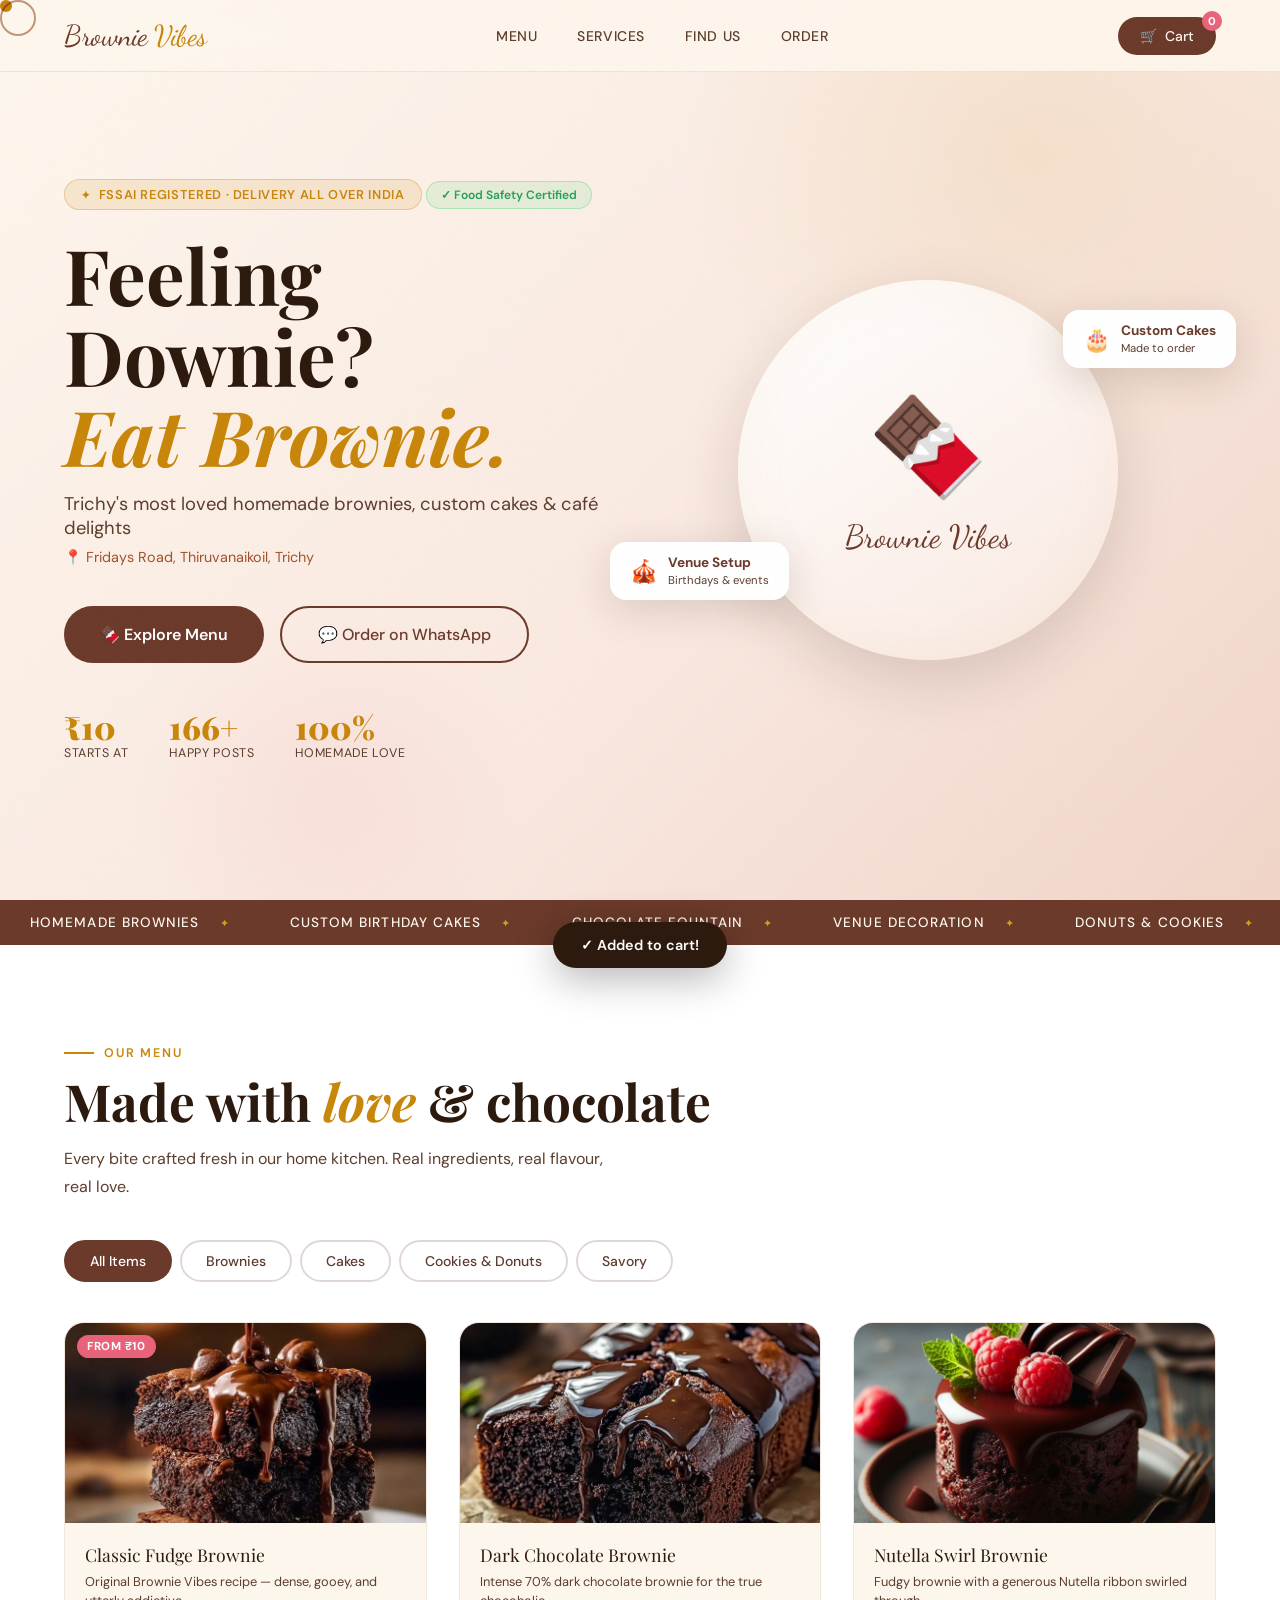
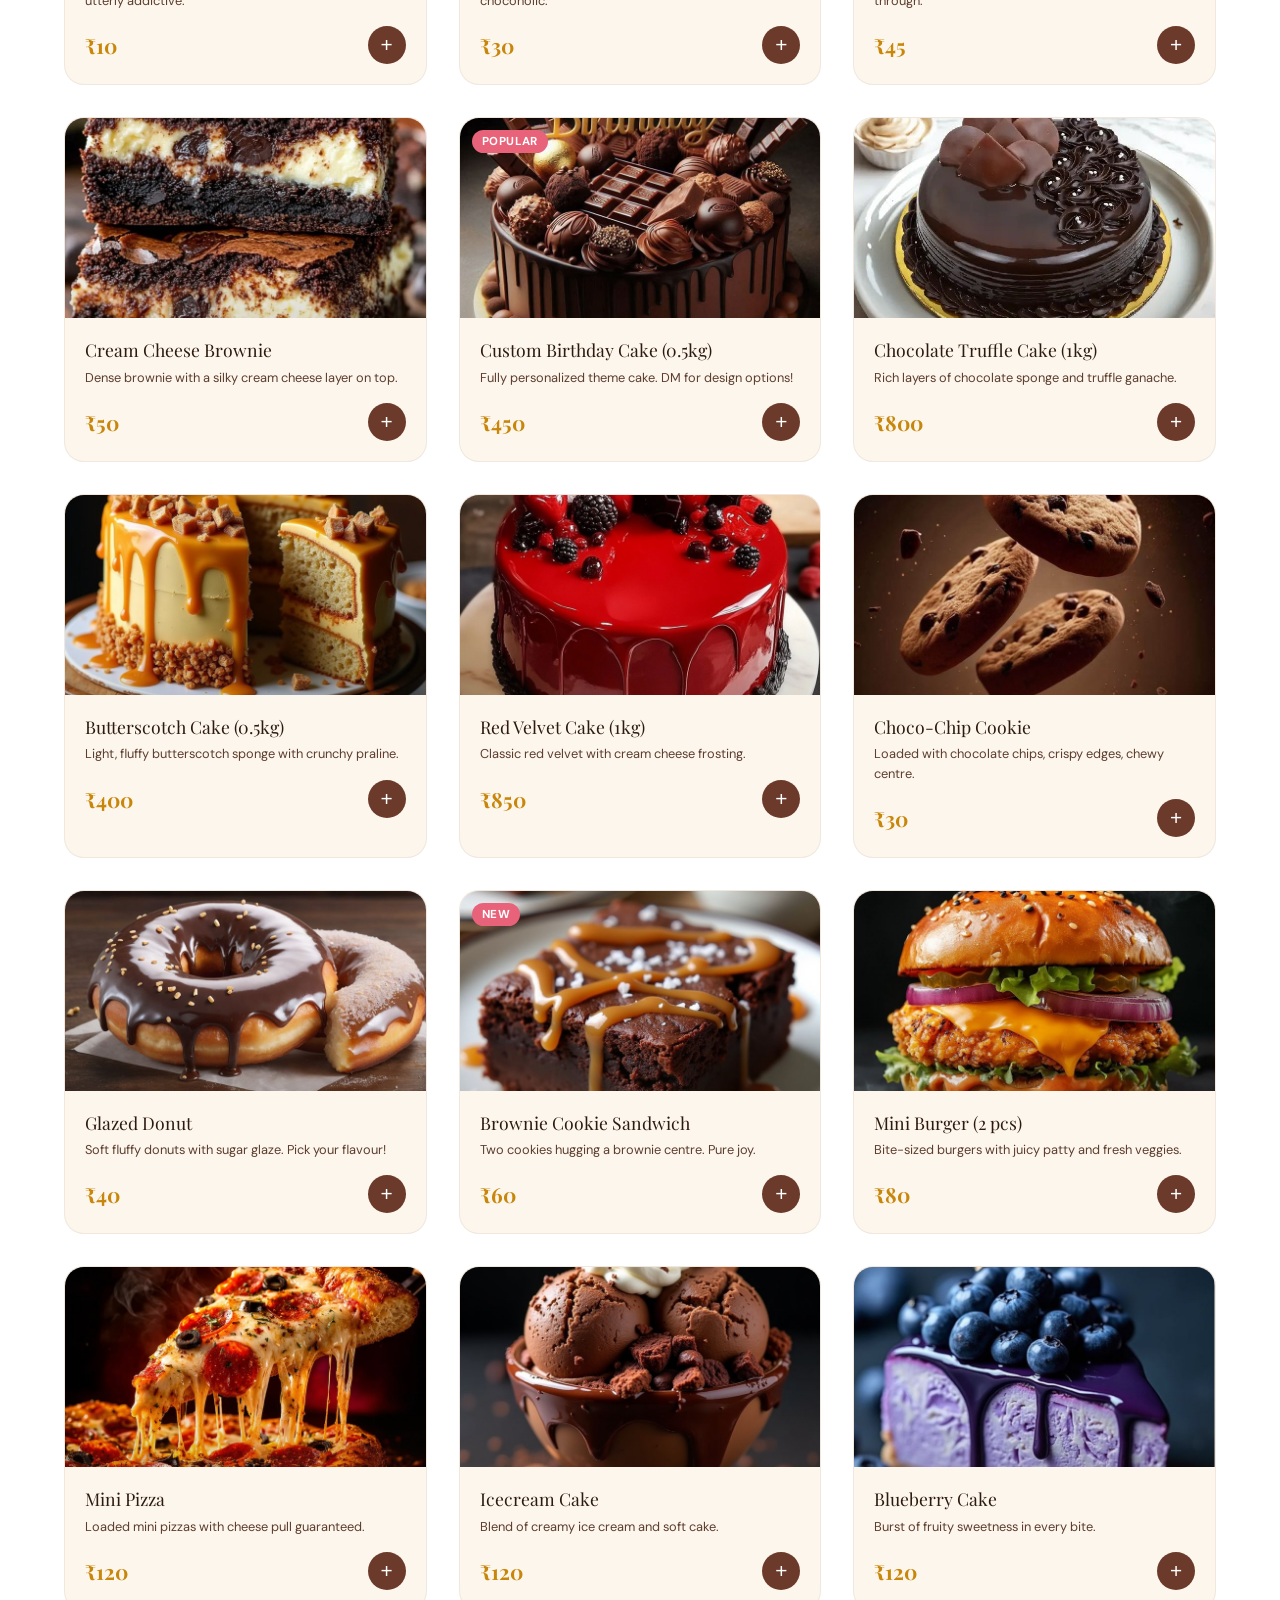
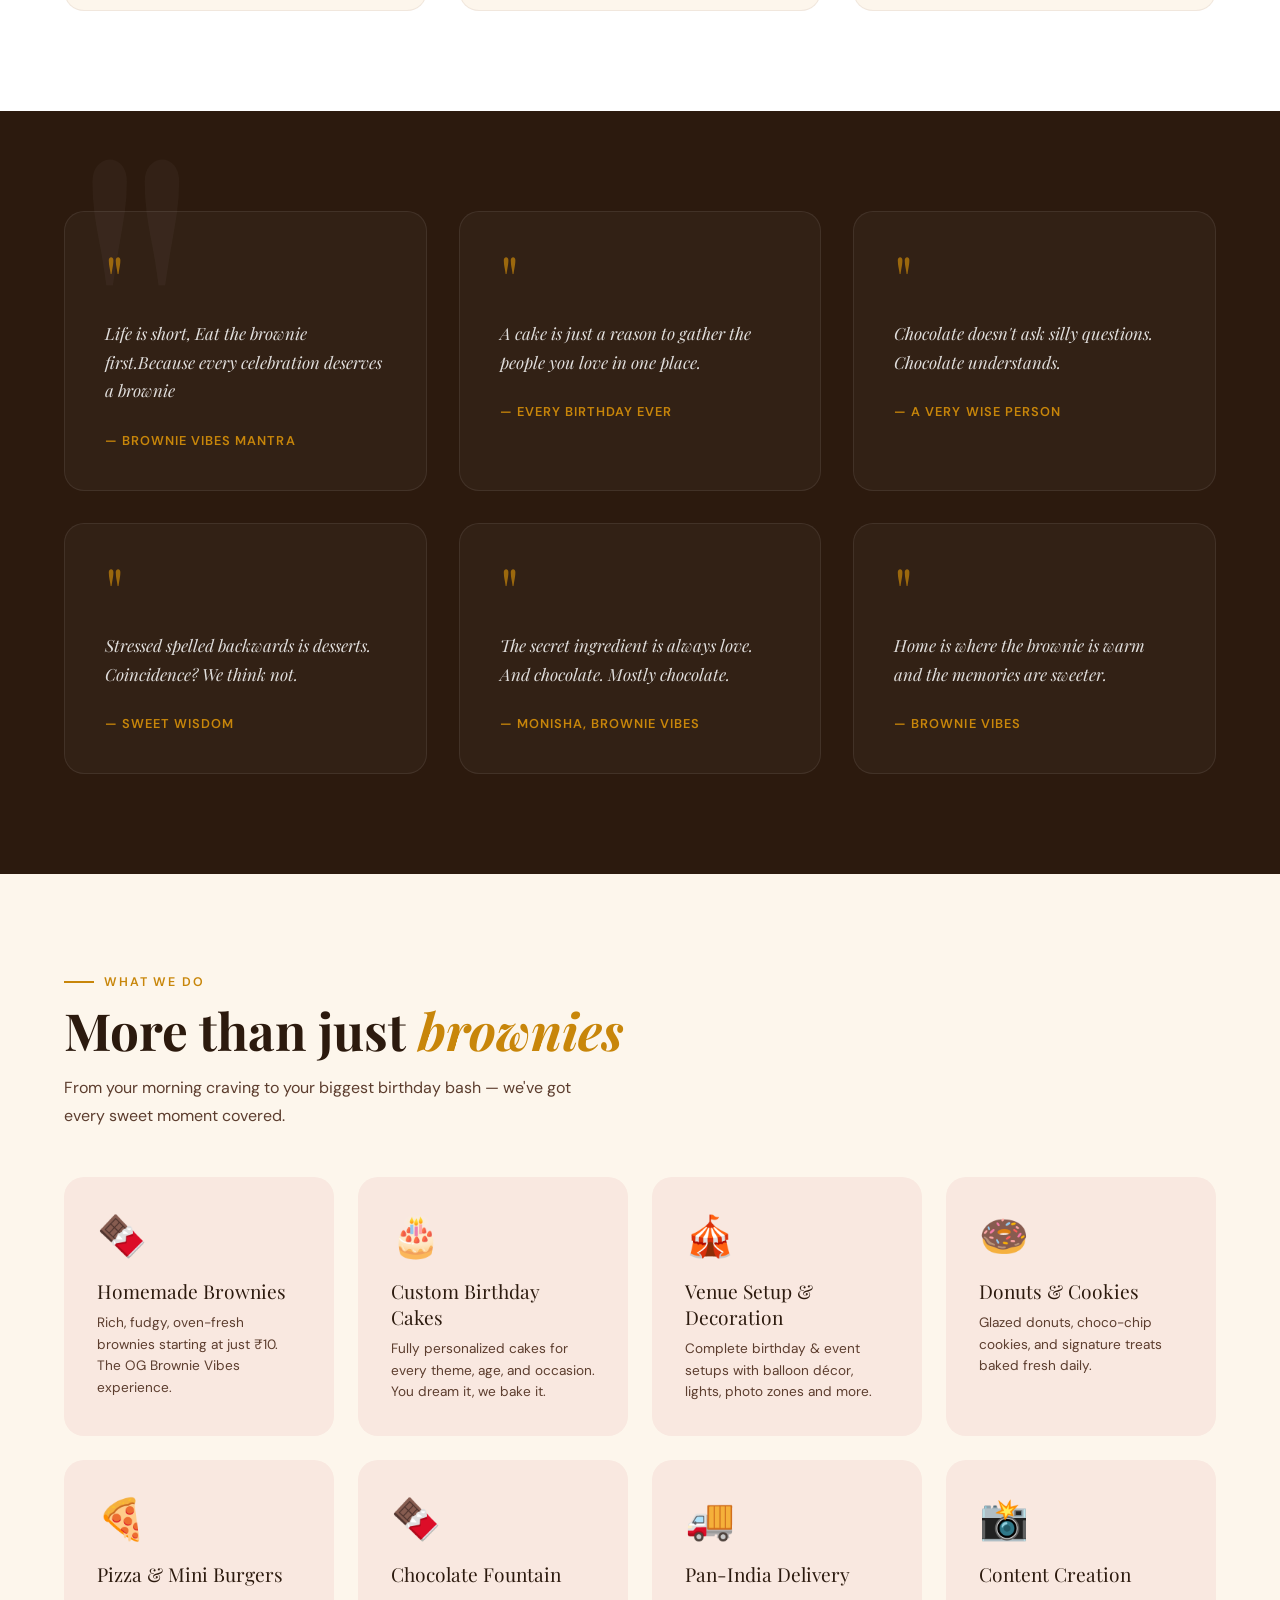
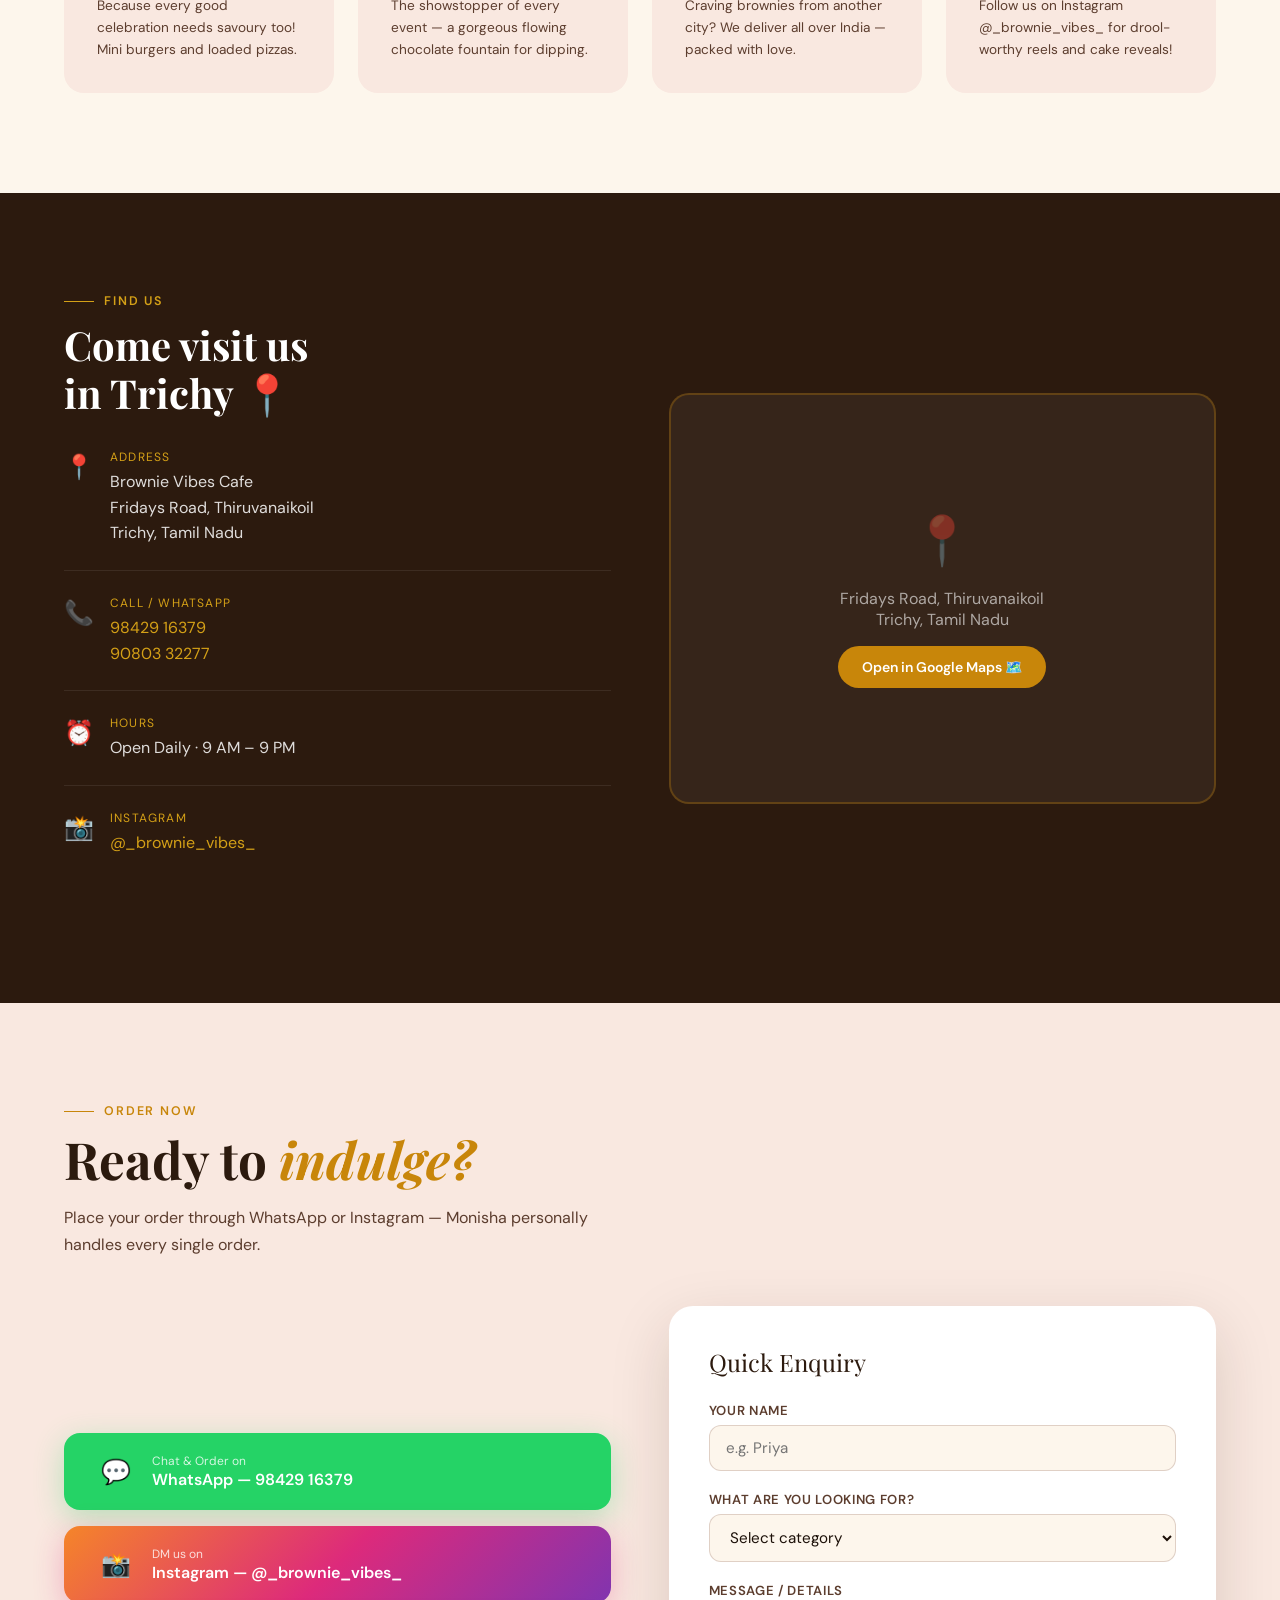
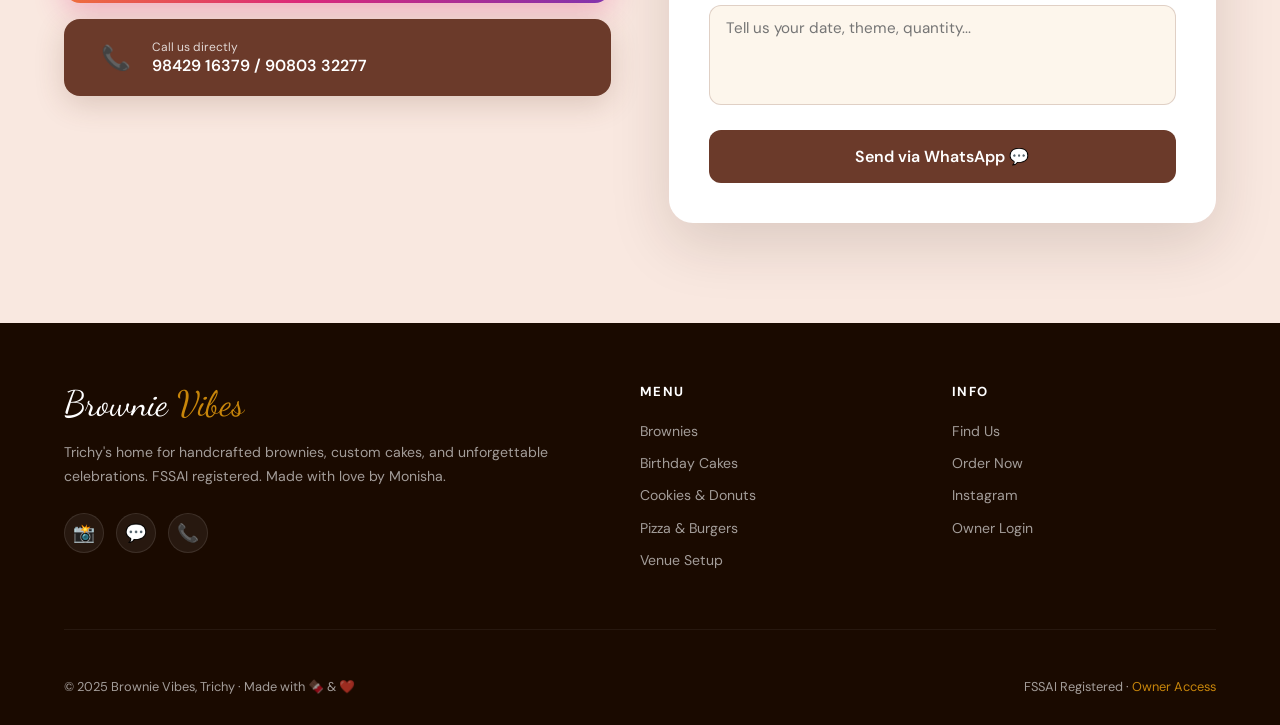
==== commit c362018a: "change url" ====
--- a/index.html
+++ b/index.html
@@ -169,7 +169,7 @@
   <div class="quotes-grid">
     <div class="quote-card">
       <span class="quote-mark">"</span>
-      <p class="quote-text">Life is short. Eat the brownie first.</p>
+      <p class="quote-text">Life is short, Eat the brownie first.Because every celebration deserves a brownie</p>
       <span class="quote-author">— Brownie Vibes Mantra</span>
     </div>
     <div class="quote-card">
@@ -311,7 +311,7 @@
           WhatsApp — 98429 16379
         </div>
       </a>
-      <a href="https://instagram.com/_brownie_vibes_" target="_blank" class="contact-btn contact-btn-ig">
+      <a href="https://www.instagram.com/_brownie__vibes_?igsh=MXNIMXo1cWZ4amEzeA==" target="_blank" class="contact-btn contact-btn-ig">
         <span class="contact-btn-icon">📸</span>
         <div>
           <span class="contact-btn-text-small">DM us on</span>
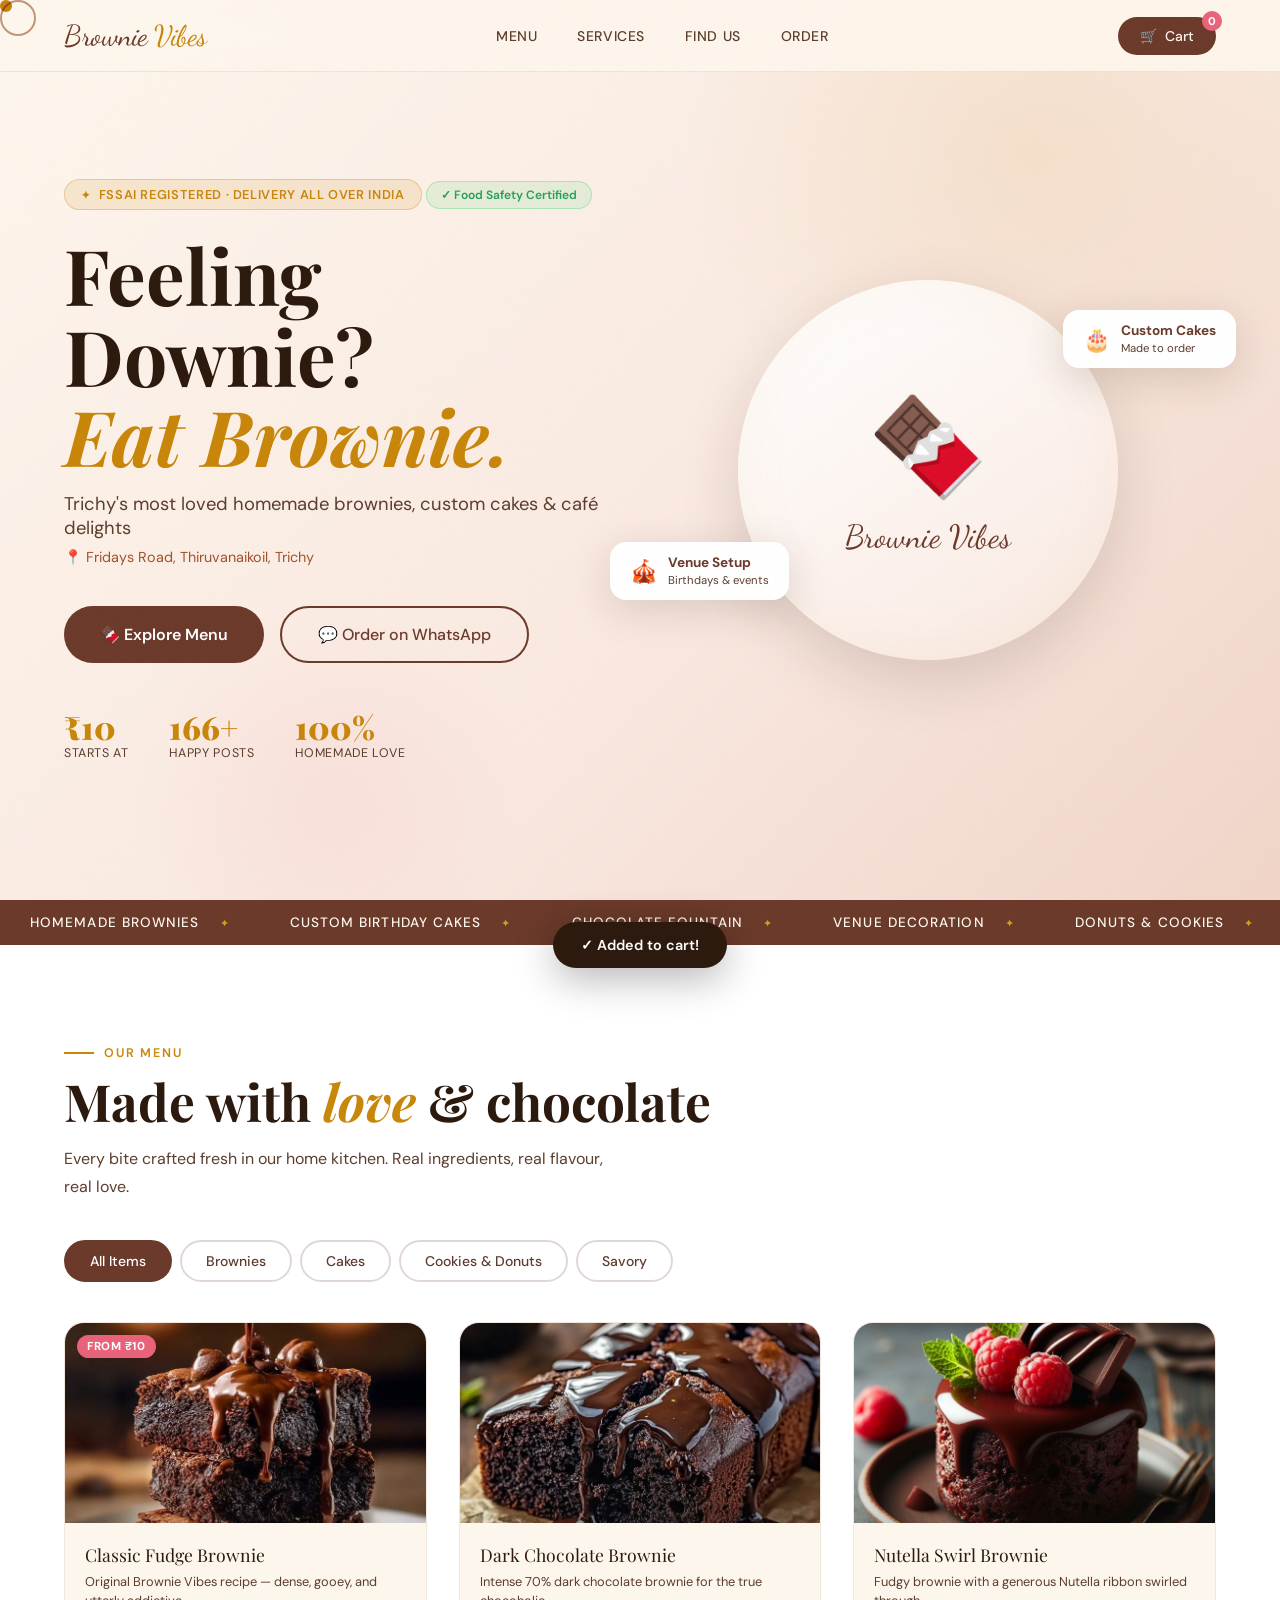
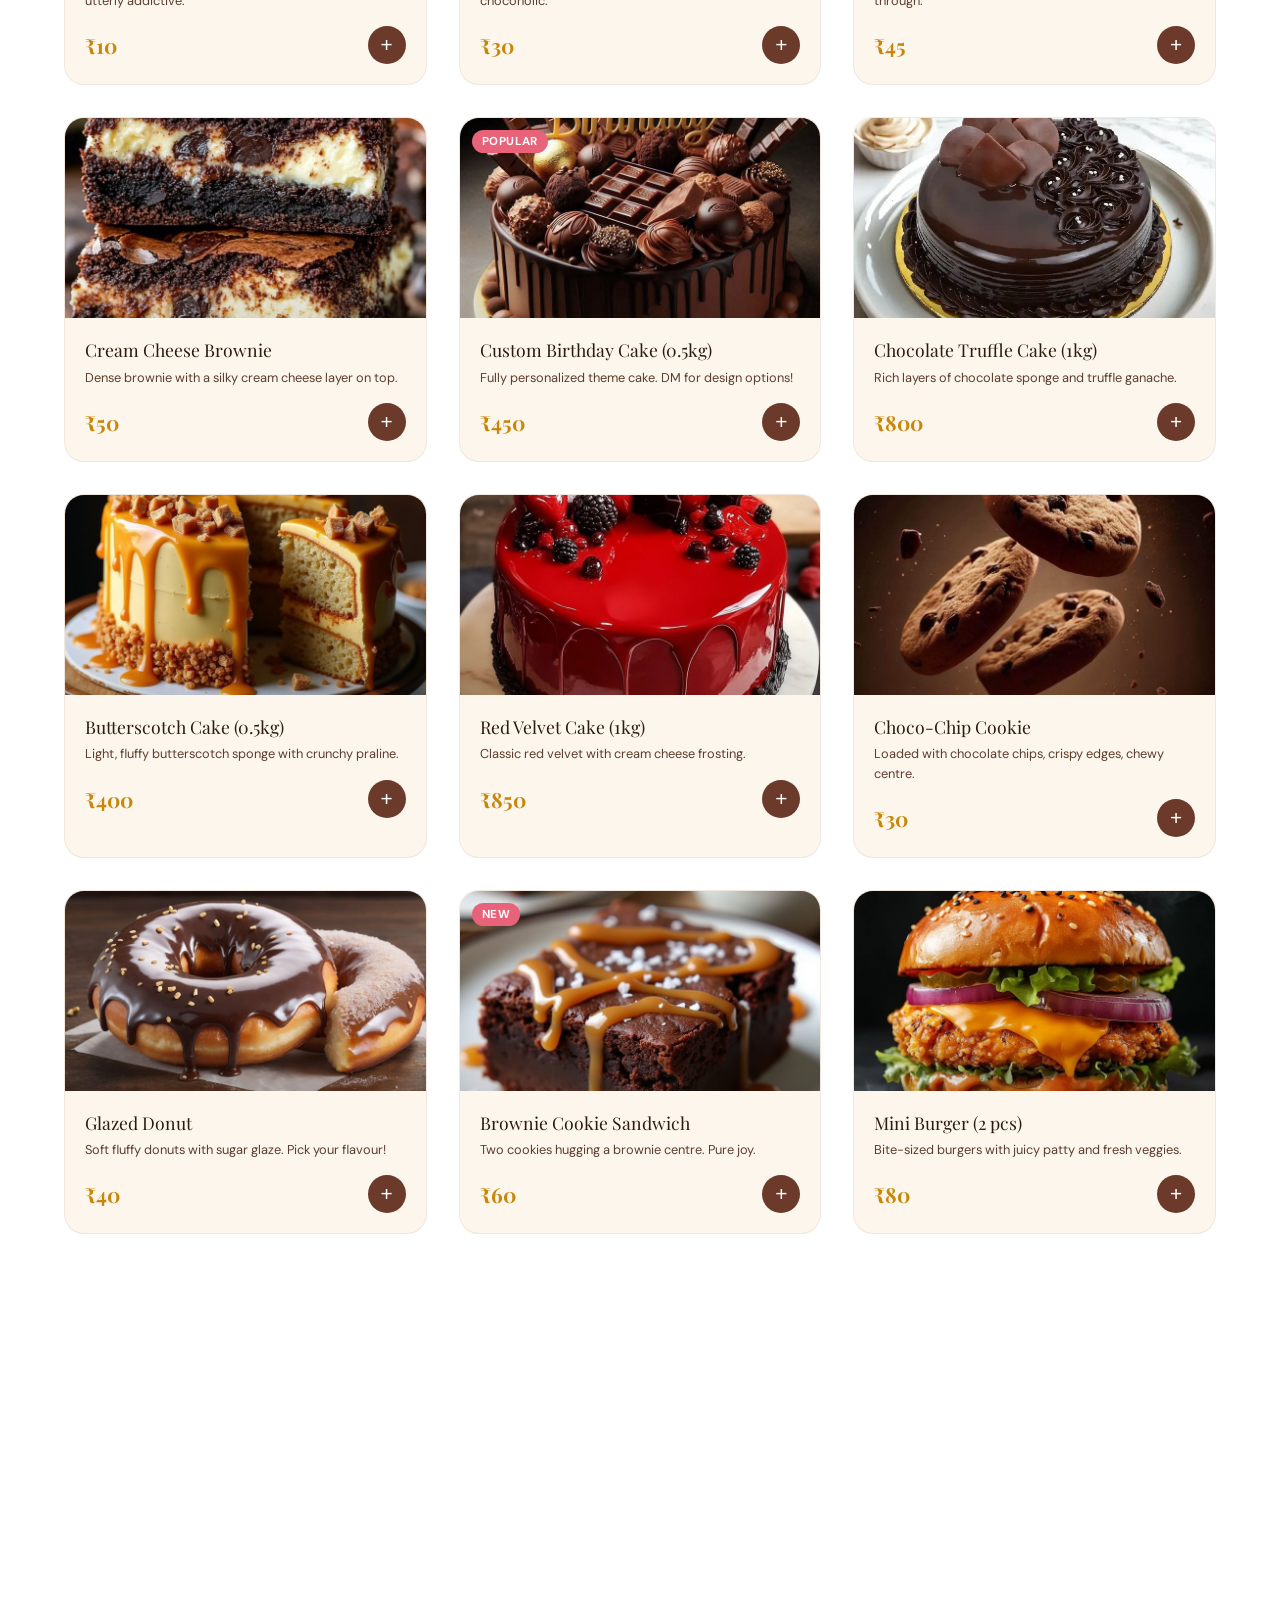
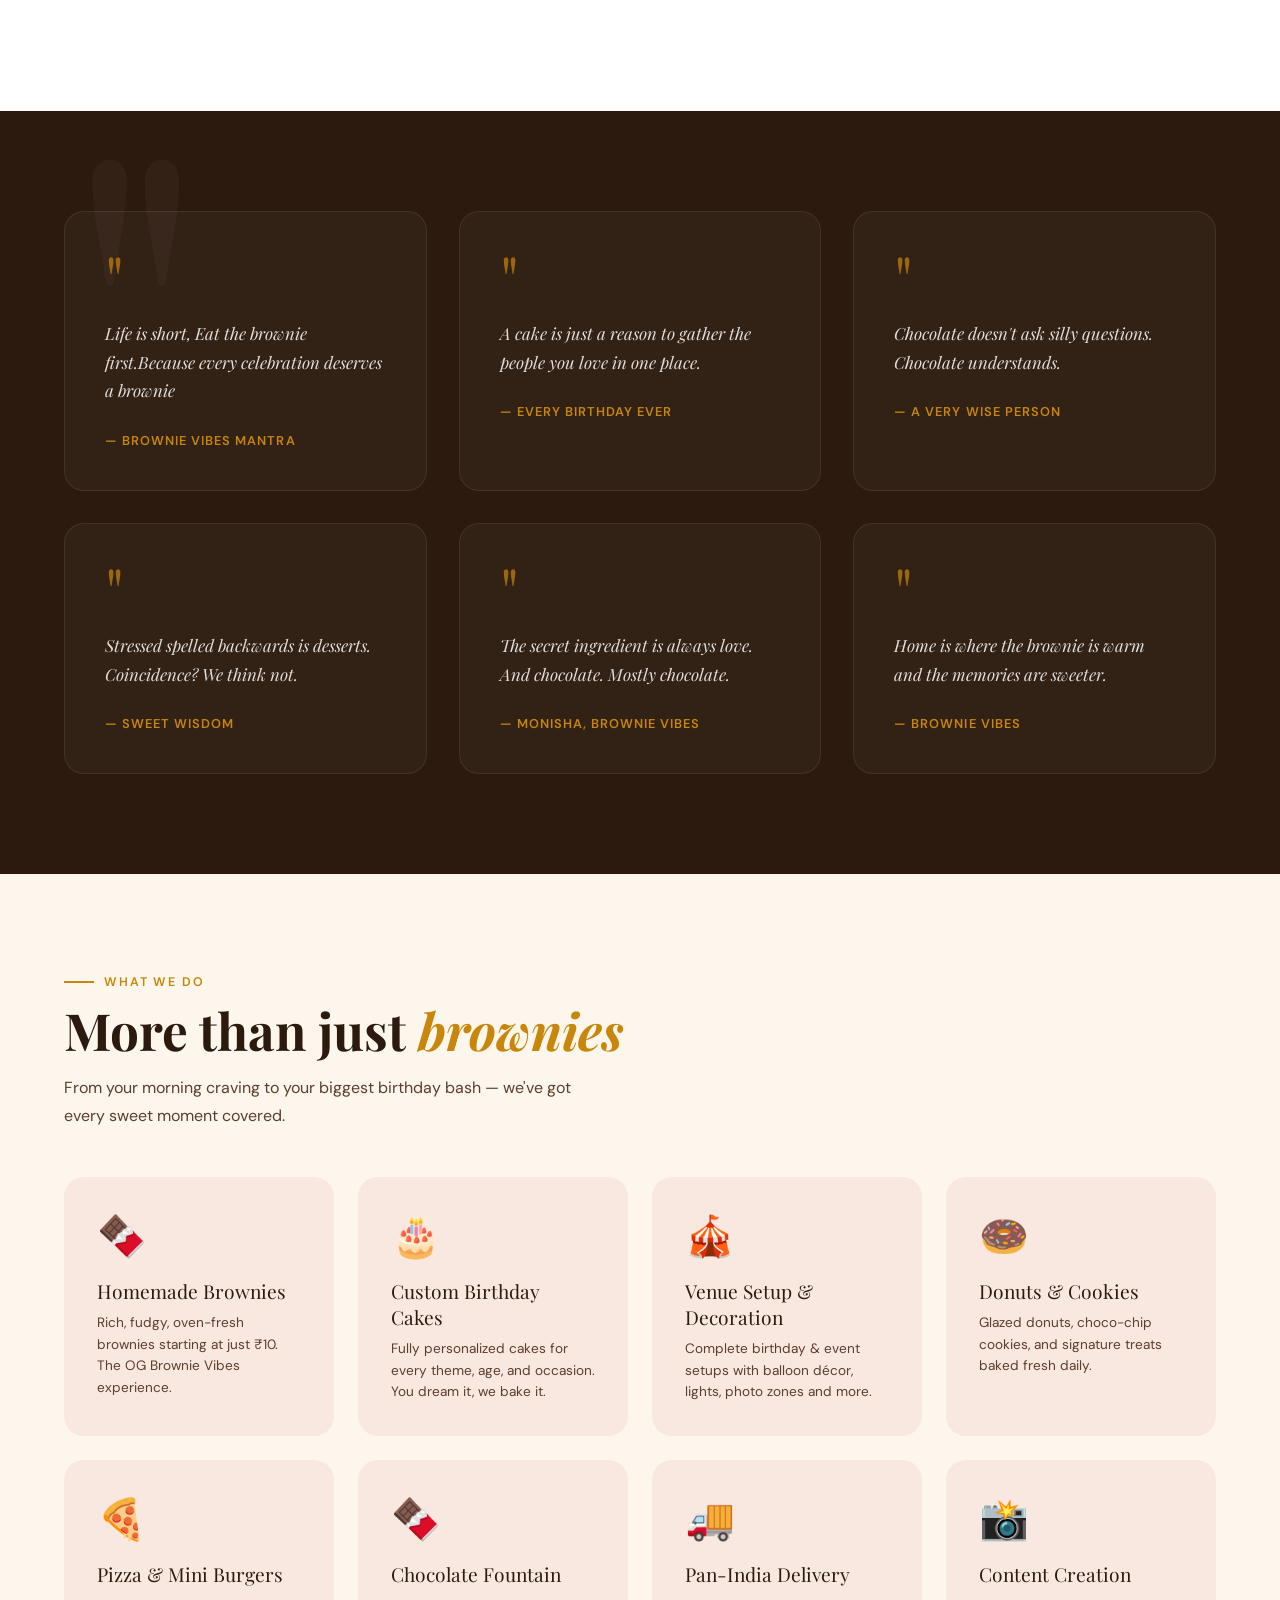
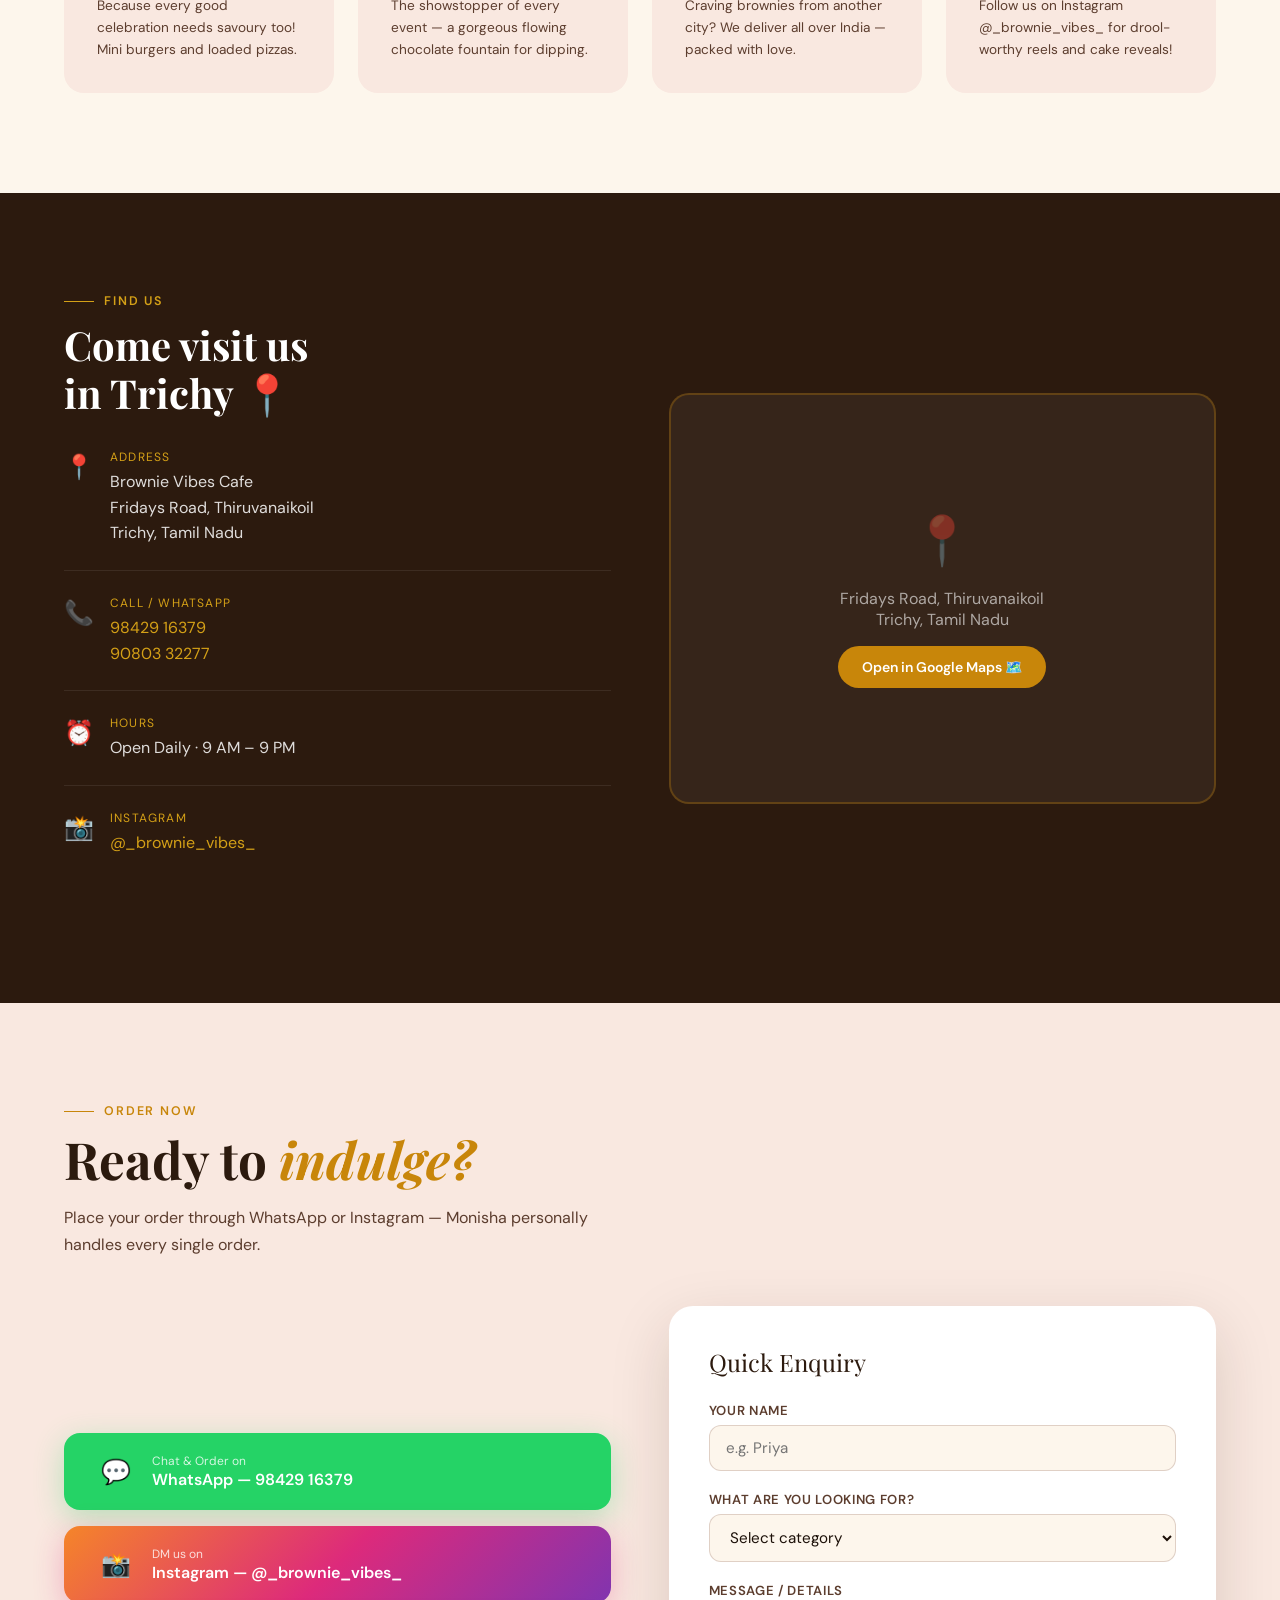
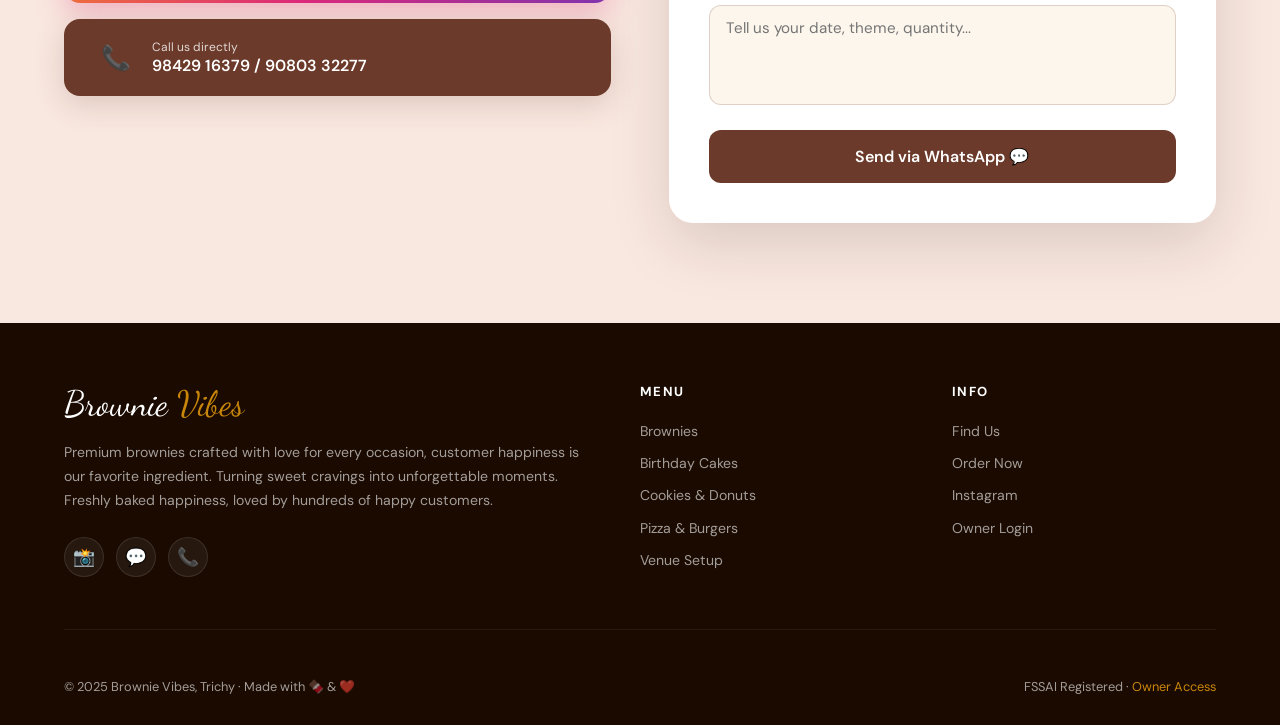
==== commit 7eb37436: "credentials changed" ====
--- a/index.html
+++ b/index.html
@@ -290,9 +290,11 @@
   </div>
   <div class="location-map reveal">
     <div class="map-placeholder">
+      
       <span class="map-pin">📍</span>
       <p style="color:rgba(255,255,255,0.6);font-size:1rem;">Fridays Road, Thiruvanaikoil<br>Trichy, Tamil Nadu</p>
-      <a href="https://maps.google.com/?q=Brownie+Vibes+Cafe+Thiruvanaikoil+Trichy" target="_blank" class="map-link">Open in Google Maps 🗺️</a>
+      <a href="https://maps.app.goo.gl/81eLE3fRNAkWGnwe8" target="_blank" class="map-link">Open in Google Maps 🗺️</a>
+    
     </div>
   </div>
 </section>
@@ -362,7 +364,7 @@
   <div class="footer-top">
     <div class="footer-brand">
       <span class="brand-name">Brownie <span>Vibes</span></span>
-      <p class="footer-desc">Trichy's home for handcrafted brownies, custom cakes, and unforgettable celebrations. FSSAI registered. Made with love by Monisha.</p>
+      <p class="footer-desc">Premium brownies crafted with love for every occasion, customer happiness is our favorite ingredient. Turning sweet cravings into unforgettable moments.<br>Freshly baked happiness, loved by hundreds of happy customers.</p>
       <div class="footer-social">
         <a href="https://instagram.com/_brownie_vibes_" target="_blank" class="social-btn">📸</a>
         <a href="https://wa.me/919842916379" target="_blank" class="social-btn">💬</a>
@@ -437,7 +439,7 @@
     <button class="btn-primary" onclick="ownerLogin()" style="width:100%;justify-content:center;border-radius:12px;margin-top:0.5rem;">
       <span>Login to Dashboard</span>
     </button>
-    <p style="font-size:0.78rem;color:var(--text-mid);margin-top:1.5rem;text-align:center;">Default: admin / brownievibes2025</p>
+    <p style="font-size:0.78rem;color:var(--text-mid);margin-top:1.5rem;text-align:center;">Please enter your credentials</p>
   </div>
 </div>
 
--- a/style.css
+++ b/style.css
@@ -1241,11 +1241,3 @@
 
 
 
-
-
-
-
-
-
-
-
